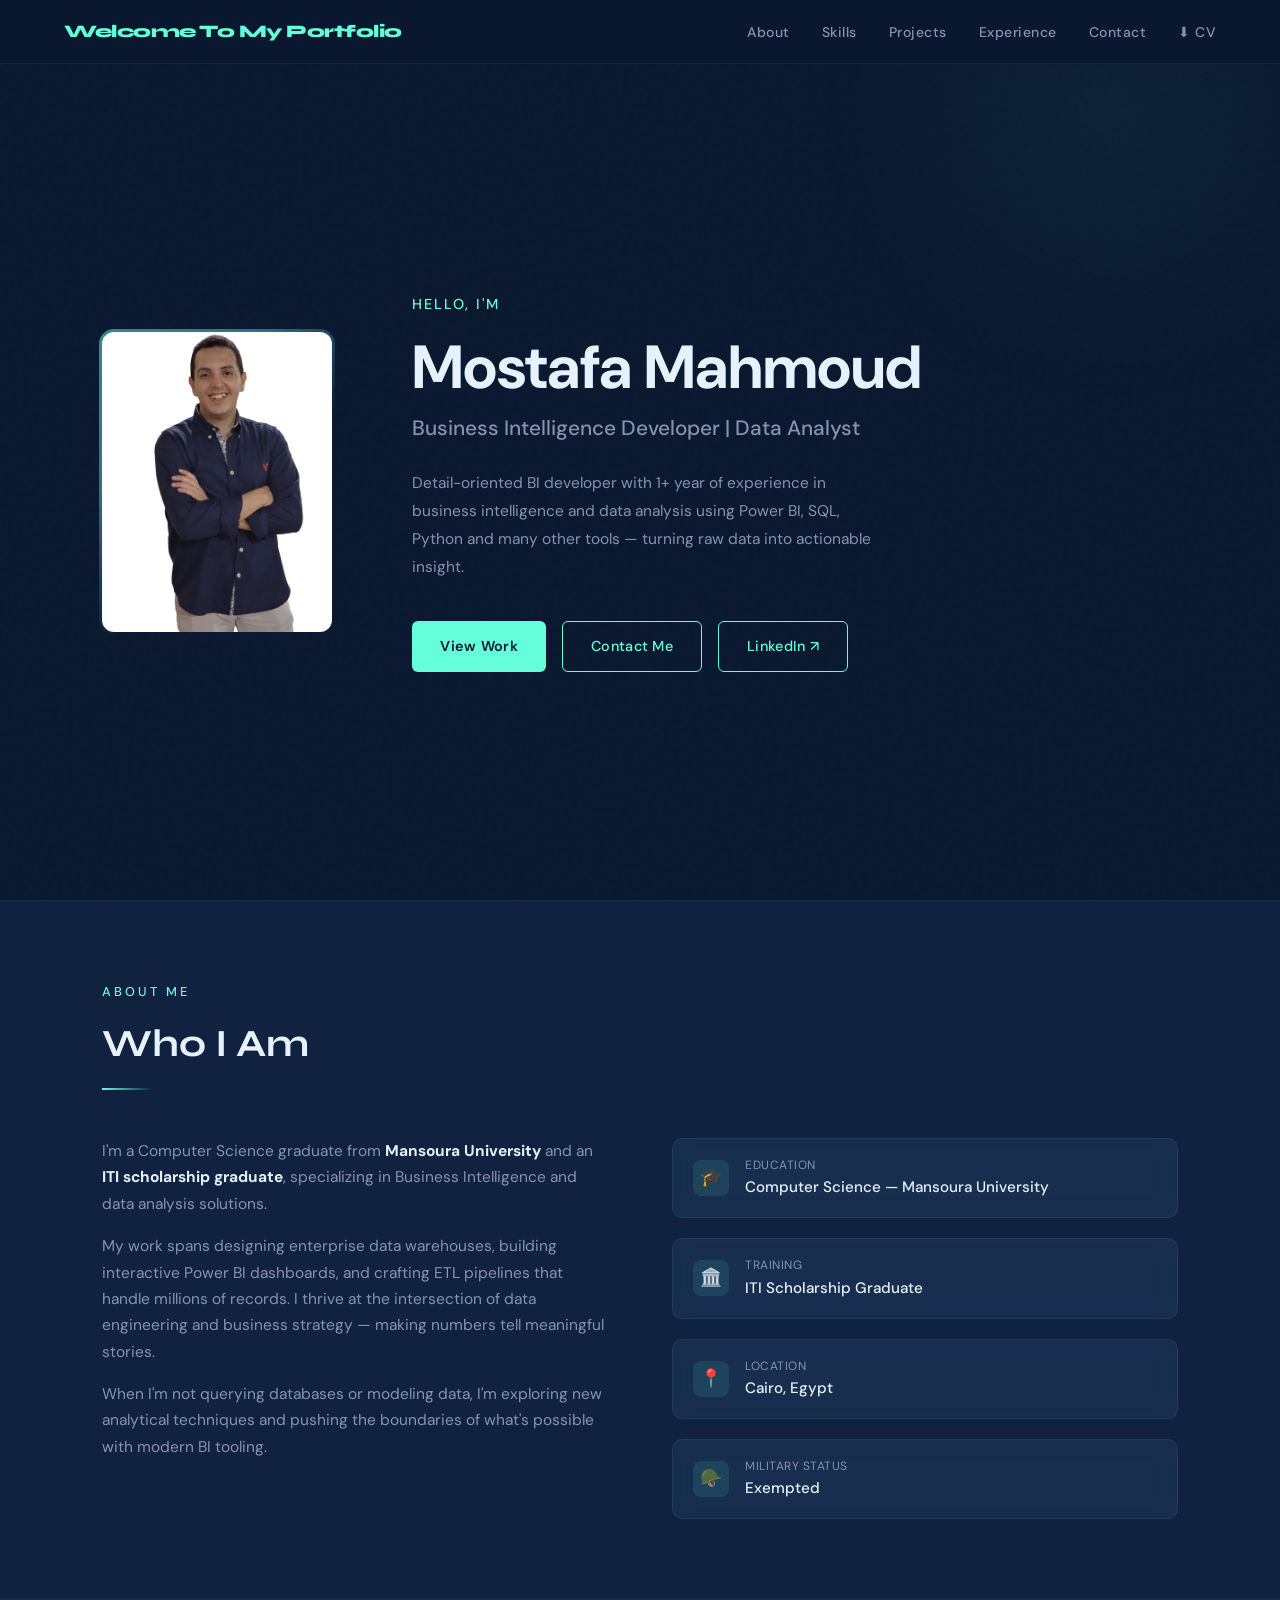
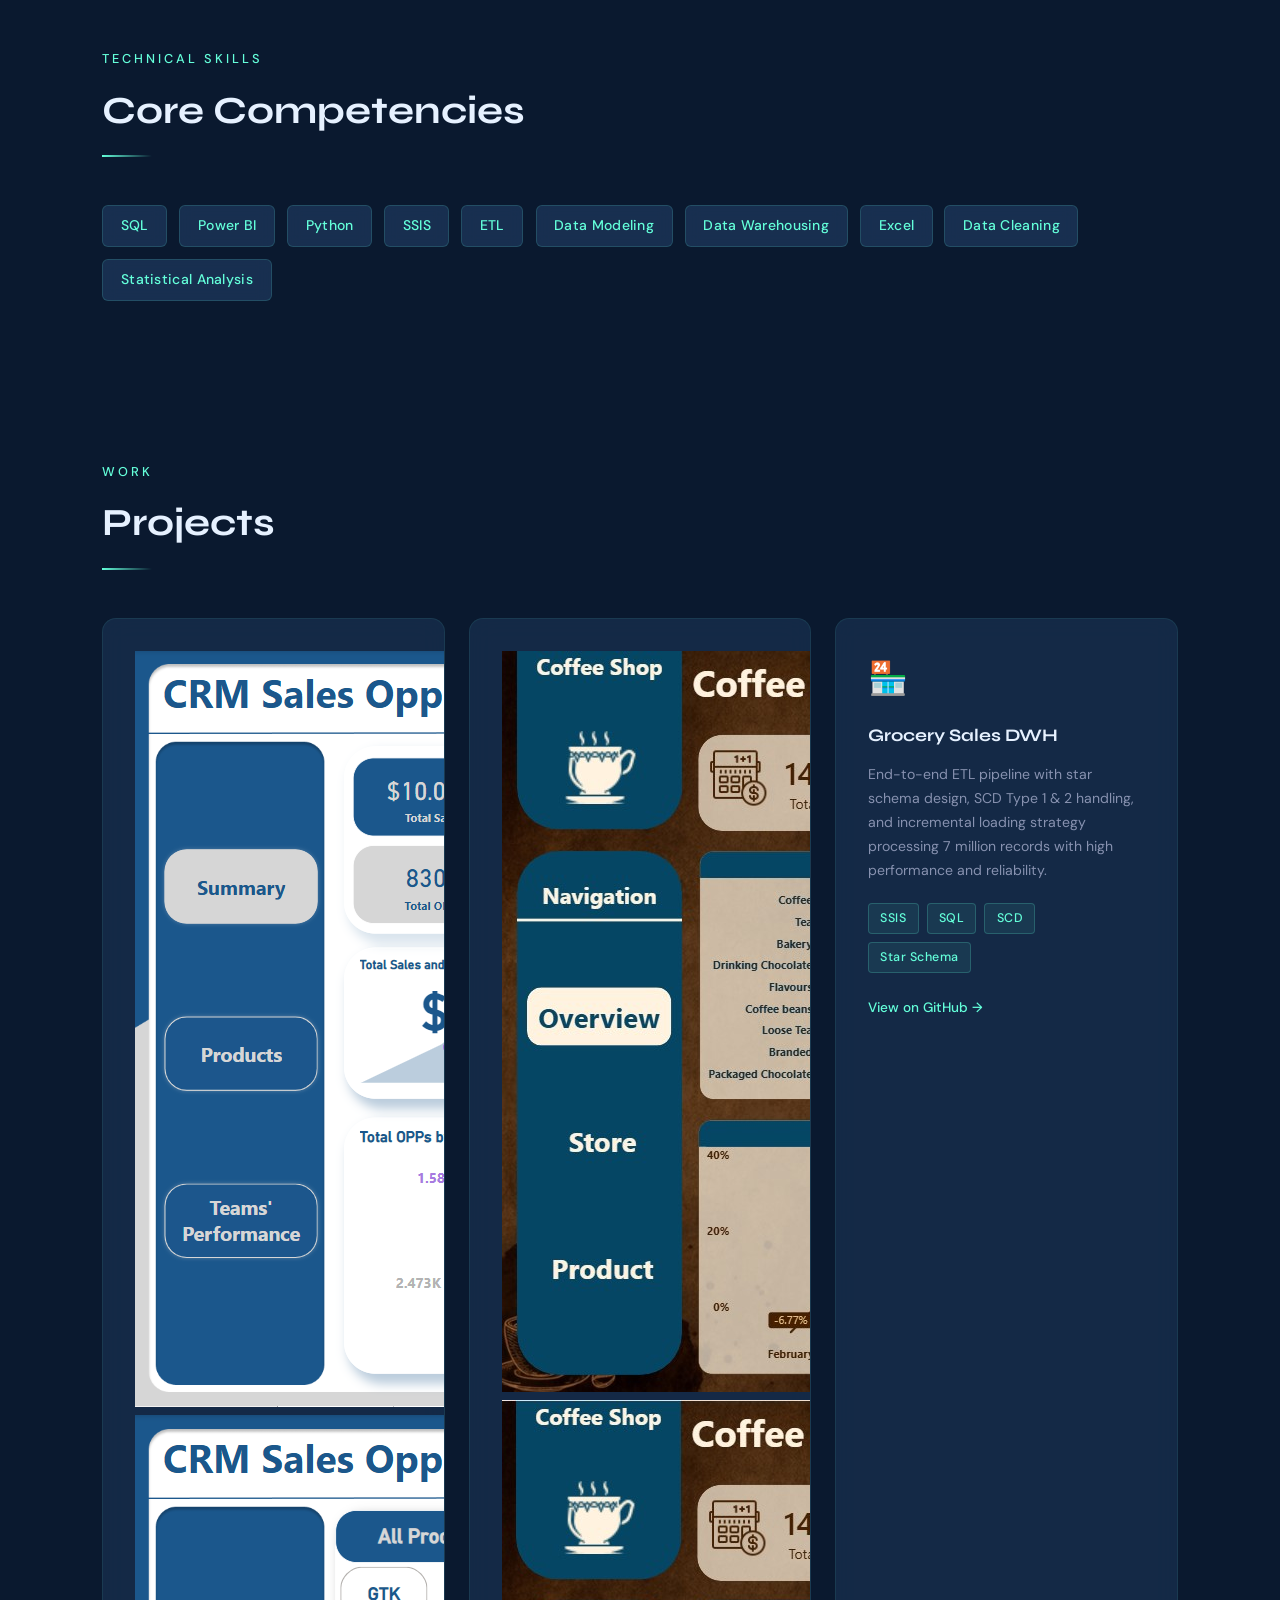
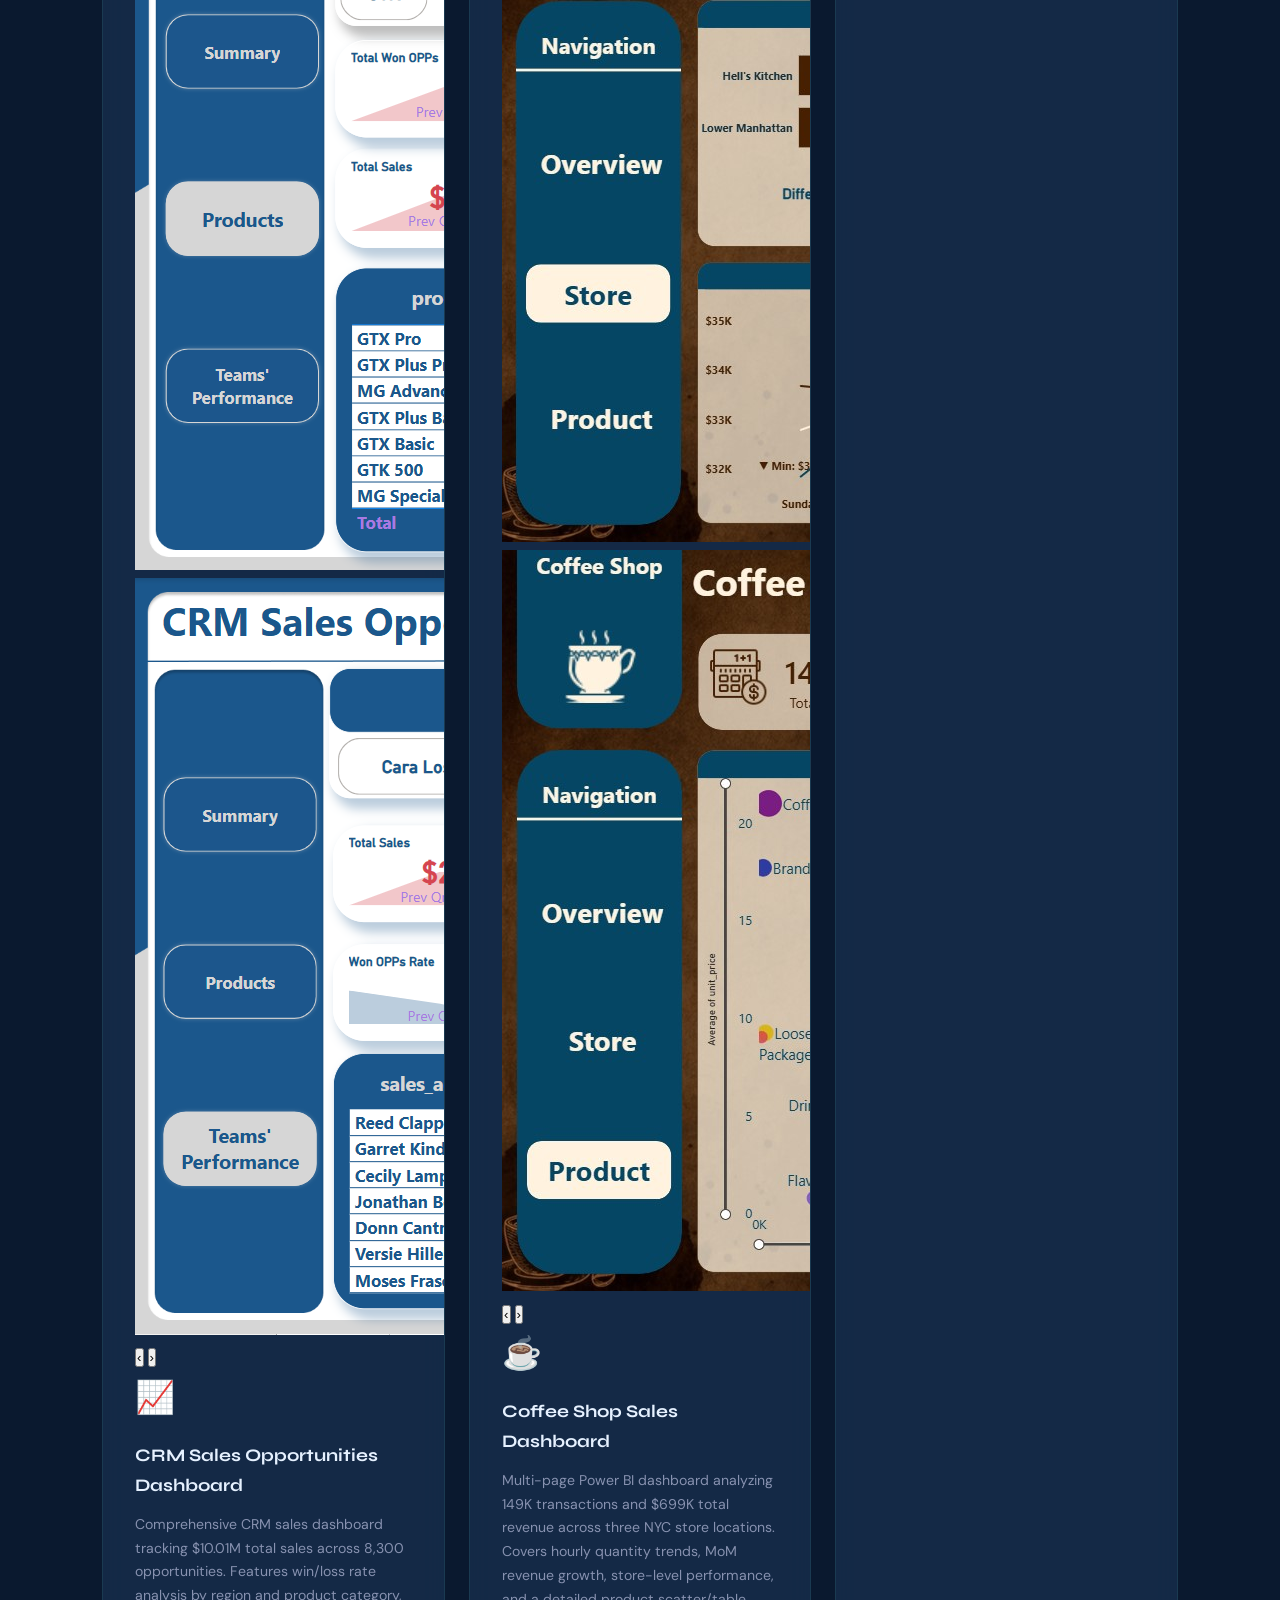
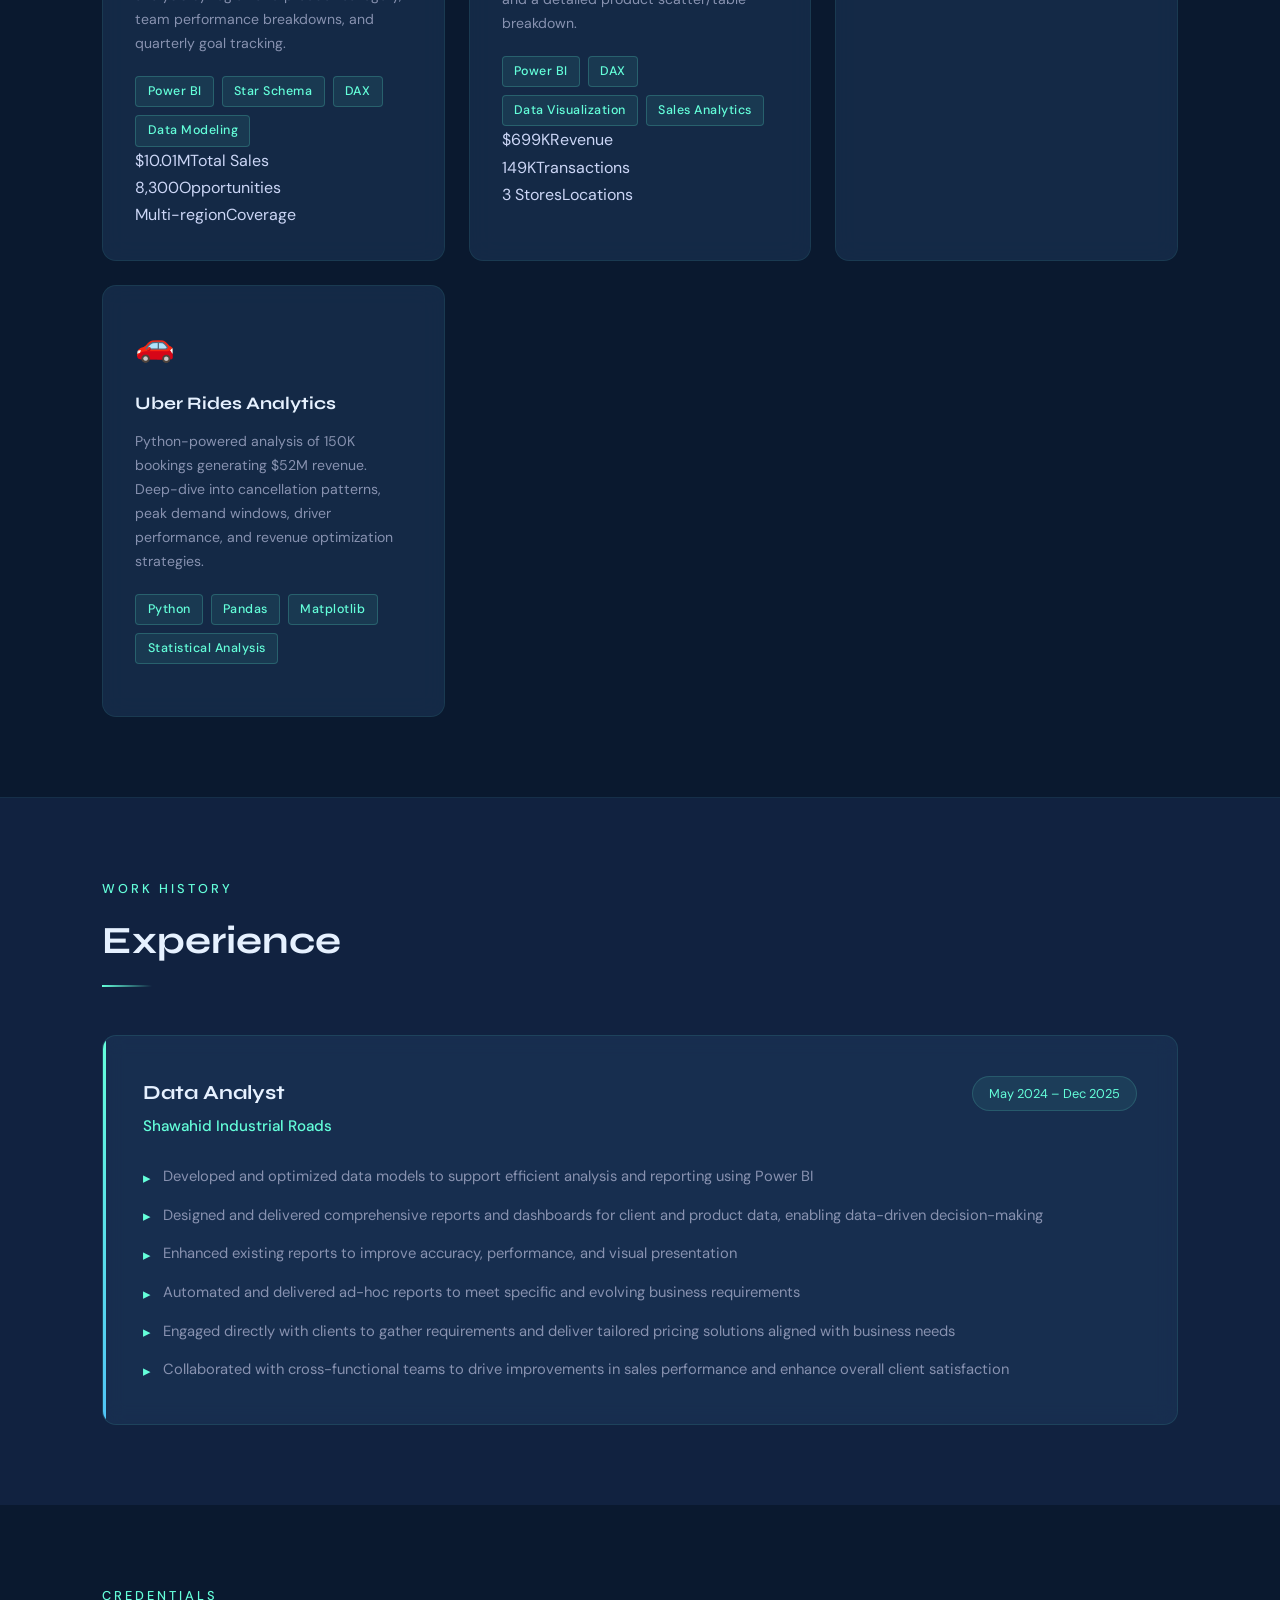
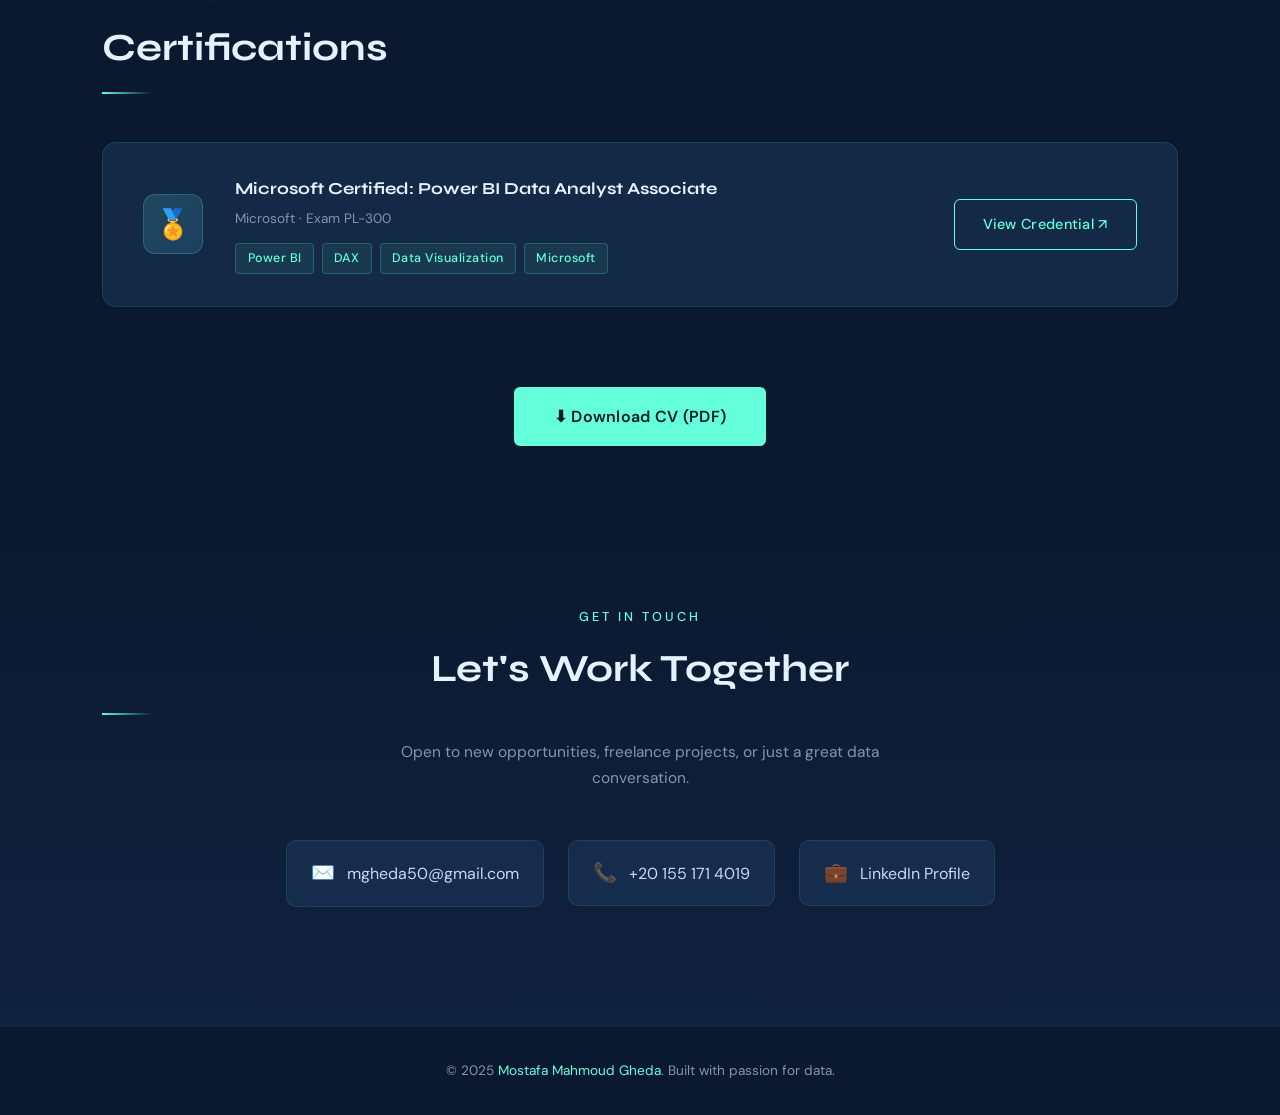
==== index.html @ 615f8960 "Refactor index.html for content and functionality Updated hero name and bio for clarity. Added SSIS " ====
<!DOCTYPE html>
<html lang="en">
<head>
  <meta charset="UTF-8">
  <meta name="viewport" content="width=device-width, initial-scale=1.0">
  <title>Mostafa Mahmoud Gheda — BI Developer & Data Analyst</title>
  <link rel="preconnect" href="https://fonts.googleapis.com">
  <link href="https://fonts.googleapis.com/css2?family=Syne:wght@400;600;700;800&family=DM+Sans:wght@300;400;500&display=swap" rel="stylesheet">
  <link rel="stylesheet" href="style.css">
</head>
<body>

<!-- NAV -->
<nav>
  <div class="nav-logo">Welcome To My Portfolio</div>
  <ul class="nav-links" id="navLinks">
    <li><a href="#about">About</a></li>
    <li><a href="#skills">Skills</a></li>
    <li><a href="#projects">Projects</a></li>
    <li><a href="#experience">Experience</a></li>
    <li><a href="#contact">Contact</a></li>
    <li><a href="MostafaMahmoud_BI_Developer_CV.pdf" download class="nav-cv-btn">⬇ CV</a></li>
  </ul>
  <button class="hamburger" id="hamburger" aria-label="Toggle menu">
    <span></span><span></span><span></span>
  </button>
</nav>

<!-- HERO -->
<section id="hero">
  <div class="hero-image">
    <img src="profile.png" alt="Mostafa Mahmoud Gheda"
         onerror="this.style.background='linear-gradient(135deg,#1E3A5F,#112240)';this.style.width='230px';this.style.height='300px';this.removeAttribute('src')">
  </div>
  <div class="hero-text">
    <p class="hero-greeting">Hello, I'm</p>
    <h1 class="hero-name">Mostafa Mahmoud</h1>
    <p class="hero-title">Business Intelligence Developer | Data Analyst</p>
    <p class="hero-bio">Detail-oriented BI developer with 1+ year of experience in business intelligence and data analysis using Power BI, SQL, Python and many other tools — turning raw data into actionable insight.</p>
    <div class="hero-btns">
      <a href="#projects" class="btn btn-primary">View Work</a>
      <a href="#contact" class="btn btn-outline">Contact Me</a>
      <a href="https://www.linkedin.com/in/mostafa-mahmoud-7176bb226/" target="_blank" class="btn btn-outline">LinkedIn ↗</a>
    </div>
  </div>
</section>

<!-- ABOUT -->
<section id="about">
  <p class="section-label">About Me</p>
  <h2 class="section-title">Who I Am</h2>
  <div class="about-grid fade-in">
    <div class="about-text">
      <p>I'm a Computer Science graduate from <strong style="color:var(--white)">Mansoura University</strong> and an <strong style="color:var(--white)">ITI scholarship graduate</strong>, specializing in Business Intelligence and data analysis solutions.</p>
      <p>My work spans designing enterprise data warehouses, building interactive Power BI dashboards, and crafting ETL pipelines that handle millions of records. I thrive at the intersection of data engineering and business strategy — making numbers tell meaningful stories.</p>
      <p>When I'm not querying databases or modeling data, I'm exploring new analytical techniques and pushing the boundaries of what's possible with modern BI tooling.</p>
    </div>
    <div class="about-details">
      <div class="detail-item">
        <div class="detail-icon">🎓</div>
        <div>
          <div class="detail-label">Education</div>
          <div class="detail-value">Computer Science — Mansoura University</div>
        </div>
      </div>
      <div class="detail-item">
        <div class="detail-icon">🏛️</div>
        <div>
          <div class="detail-label">Training</div>
          <div class="detail-value">ITI Scholarship Graduate</div>
        </div>
      </div>
      <div class="detail-item">
        <div class="detail-icon">📍</div>
        <div>
          <div class="detail-label">Location</div>
          <div class="detail-value">Cairo, Egypt</div>
        </div>
      </div>
      <div class="detail-item">
        <div class="detail-icon">🪖</div>
        <div>
          <div class="detail-label">Military Status</div>
          <div class="detail-value">Exempted</div>
        </div>
      </div>
    </div>
  </div>
</section>

<!-- SKILLS -->
<section id="skills">
  <p class="section-label">Technical Skills</p>
  <h2 class="section-title">Core Competencies</h2>
  <div class="skills-grid fade-in">
    <span class="skill-chip">SQL</span>
    <span class="skill-chip">Power BI</span>
    <span class="skill-chip">Python</span>
    <span class="skill-chip">SSIS</span>
    <span class="skill-chip">ETL</span>
    <span class="skill-chip">Data Modeling</span>
    <span class="skill-chip">Data Warehousing</span>
    <span class="skill-chip">Excel</span>
    <span class="skill-chip">Data Cleaning</span>
    <span class="skill-chip">Statistical Analysis</span>
  </div>
</section>

<!-- PROJECTS (merged) -->
<section id="projects">
  <p class="section-label">Work</p>
  <h2 class="section-title">Projects</h2>
  <div class="projects-grid fade-in">

    <!-- CRM Sales — with swappable images -->
    <div class="project-card project-card--wide">
      <div class="project-img-slider" data-images='["Capture 4.PNG","Capture 5.PNG","Capture 6.PNG"]'>
        <div class="slider-track" onclick="openLightboxFromSlider(this)">
          <img class="slider-img active" src="Capture 4.PNG" alt="CRM Overview"
               onerror="this.closest('.project-img-slider').style.display='none'">
          <img class="slider-img" src="Capture 5.PNG" alt="CRM Store Analysis">
          <img class="slider-img" src="Capture 6.PNG" alt="CRM Product View">
        </div>
        <button class="slider-btn slider-btn--prev" onclick="slideImg(this,-1)" aria-label="Previous">&#8249;</button>
        <button class="slider-btn slider-btn--next" onclick="slideImg(this,1)" aria-label="Next">&#8250;</button>
        <div class="slider-dots">
          <span class="dot active" onclick="goToSlide(this,0)"></span>
          <span class="dot" onclick="goToSlide(this,1)"></span>
          <span class="dot" onclick="goToSlide(this,2)"></span>
        </div>
      </div>
      <div class="project-body">
        <div class="project-icon">📈</div>
        <h3 class="project-name">CRM Sales Opportunities Dashboard</h3>
        <p class="project-desc">Comprehensive CRM sales dashboard tracking $10.01M total sales across 8,300 opportunities. Features win/loss rate analysis by region and product category, team performance breakdowns, and quarterly goal tracking.</p>
        <div class="tech-badges">
          <span class="tech-badge">Power BI</span>
          <span class="tech-badge">Star Schema</span>
          <span class="tech-badge">DAX</span>
          <span class="tech-badge">Data Modeling</span>
        </div>
        <div class="project-metrics">
          <div class="pm-item"><span class="pm-val">$10.01M</span><span class="pm-lbl">Total Sales</span></div>
          <div class="pm-item"><span class="pm-val">8,300</span><span class="pm-lbl">Opportunities</span></div>
          <div class="pm-item"><span class="pm-val">Multi-region</span><span class="pm-lbl">Coverage</span></div>
        </div>
      </div>
    </div>

    <!-- Coffee Shop Sales — with swappable images -->
    <div class="project-card project-card--wide">
      <div class="project-img-slider" data-images='["Coffee sales 1.jpg","Coffee sales2.jpg","Coffee sales 3.jpg"]'>
        <div class="slider-track" onclick="openLightboxFromSlider(this)">
          <img class="slider-img active" src="Coffee sales 1.jpg" alt="Coffee Shop Overview"
               onerror="this.closest('.project-img-slider').style.display='none'">
          <img class="slider-img" src="Coffee sales 2.jpg" alt="Coffee Shop Store View">
          <img class="slider-img" src="Coffee sales 3.jpg" alt="Coffee Shop Product View">
        </div>
        <button class="slider-btn slider-btn--prev" onclick="slideImg(this,-1)" aria-label="Previous">&#8249;</button>
        <button class="slider-btn slider-btn--next" onclick="slideImg(this,1)" aria-label="Next">&#8250;</button>
        <div class="slider-dots">
          <span class="dot active" onclick="goToSlide(this,0)"></span>
          <span class="dot" onclick="goToSlide(this,1)"></span>
          <span class="dot" onclick="goToSlide(this,2)"></span>
        </div>
      </div>
      <div class="project-body">
        <div class="project-icon">☕</div>
        <h3 class="project-name">Coffee Shop Sales Dashboard</h3>
        <p class="project-desc">Multi-page Power BI dashboard analyzing 149K transactions and $699K total revenue across three NYC store locations. Covers hourly quantity trends, MoM revenue growth, store-level performance, and a detailed product scatter/table breakdown.</p>
        <div class="tech-badges">
          <span class="tech-badge">Power BI</span>
          <span class="tech-badge">DAX</span>
          <span class="tech-badge">Data Visualization</span>
          <span class="tech-badge">Sales Analytics</span>
        </div>
        <div class="project-metrics">
          <div class="pm-item"><span class="pm-val">$699K</span><span class="pm-lbl">Revenue</span></div>
          <div class="pm-item"><span class="pm-val">149K</span><span class="pm-lbl">Transactions</span></div>
          <div class="pm-item"><span class="pm-val">3 Stores</span><span class="pm-lbl">Locations</span></div>
        </div>
      </div>
    </div>

    <!-- Grocery Sales DWH -->
    <div class="project-card">
      <div class="project-icon">🏪</div>
      <h3 class="project-name">Grocery Sales DWH</h3>
      <p class="project-desc">End-to-end ETL pipeline with star schema design, SCD Type 1 &amp; 2 handling, and incremental loading strategy processing 7 million records with high performance and reliability.</p>
      <div class="tech-badges" style="margin-bottom:1.25rem">
        <span class="tech-badge">SSIS</span>
        <span class="tech-badge">SQL</span>
        <span class="tech-badge">SCD</span>
        <span class="tech-badge">Star Schema</span>
      </div>
      <a href="https://github.com/MostafaGheda/Grocery-Sales-Pipeline" target="_blank" class="project-link">View on GitHub →</a>
    </div>

    <!-- Uber Rides -->
    <div class="project-card">
      <div class="project-icon">🚗</div>
      <h3 class="project-name">Uber Rides Analytics</h3>
      <p class="project-desc">Python-powered analysis of 150K bookings generating $52M revenue. Deep-dive into cancellation patterns, peak demand windows, driver performance, and revenue optimization strategies.</p>
      <div class="tech-badges" style="margin-bottom:1.25rem">
        <span class="tech-badge">Python</span>
        <span class="tech-badge">Pandas</span>
        <span class="tech-badge">Matplotlib</span>
        <span class="tech-badge">Statistical Analysis</span>
      </div>
    </div>

  </div>
</section>

<!-- EXPERIENCE -->
<section id="experience">
  <p class="section-label">Work History</p>
  <h2 class="section-title">Experience</h2>
  <div class="exp-card fade-in">
    <div class="exp-header">
      <div>
        <div class="exp-role">Data Analyst</div>
        <div class="exp-company">Shawahid Industrial Roads</div>
      </div>
      <div class="exp-period">May 2024 – Dec 2025</div>
    </div>
    <ul class="exp-tasks">
      <li>Developed and optimized data models to support efficient analysis and reporting using Power BI</li>
      <li>Designed and delivered comprehensive reports and dashboards for client and product data, enabling data-driven decision-making</li>
      <li>Enhanced existing reports to improve accuracy, performance, and visual presentation</li>
      <li>Automated and delivered ad-hoc reports to meet specific and evolving business requirements</li>
      <li>Engaged directly with clients to gather requirements and deliver tailored pricing solutions aligned with business needs</li>
      <li>Collaborated with cross-functional teams to drive improvements in sales performance and enhance overall client satisfaction</li>
    </ul>
  </div>
</section>

<!-- CERTIFICATIONS -->
<section id="certifications">
  <p class="section-label">Credentials</p>
  <h2 class="section-title">Certifications</h2>
  <div class="cert-card fade-in">
    <div class="cert-icon">🏅</div>
    <div class="cert-info">
      <div class="cert-name">Microsoft Certified: Power BI Data Analyst Associate</div>
      <div class="cert-issuer">Microsoft · Exam PL-300</div>
      <div class="tech-badges">
        <span class="tech-badge">Power BI</span>
        <span class="tech-badge">DAX</span>
        <span class="tech-badge">Data Visualization</span>
        <span class="tech-badge">Microsoft</span>
      </div>
    </div>
    <a href="https://learn.microsoft.com/en-us/users/mostafagheda-4404/credentials/8790074995eaa2e9"
       target="_blank" class="btn btn-outline">View Credential ↗</a>
  </div>
</section>

<!-- CV DOWNLOAD -->
<section id="cv" style="padding-top:0; text-align:center">
  <a href="MostafaMahmoud_BI_Developer_CV.pdf" download
     class="btn btn-primary"
     style="font-size:1rem; padding:1rem 2.5rem; display:inline-flex; gap:0.6rem; align-items:center">
    ⬇ Download CV (PDF)
  </a>
</section>

<!-- CONTACT -->
<section id="contact">
  <p class="section-label">Get In Touch</p>
  <h2 class="section-title" style="text-align:center; margin-left:auto; margin-right:auto">Let's Work Together</h2>
  <p class="contact-subtitle">Open to new opportunities, freelance projects, or just a great data conversation.</p>
  <div class="contact-grid fade-in">
    <a href="mailto:mgheda50@gmail.com" class="contact-item">
      <span class="contact-item-icon">✉️</span>
      <span>mgheda50@gmail.com</span>
    </a>
    <a href="tel:+201551714019" class="contact-item">
      <span class="contact-item-icon">📞</span>
      <span>+20 155 171 4019</span>
    </a>
    <a href="https://www.linkedin.com/in/mostafa-mahmoud-7176bb226/" target="_blank" class="contact-item">
      <span class="contact-item-icon">💼</span>
      <span>LinkedIn Profile</span>
    </a>
  </div>
</section>

<!-- FOOTER -->
<footer>
  <p>&copy; 2025 <span>Mostafa Mahmoud Gheda</span>. Built with passion for data.</p>
</footer>

<!-- LIGHTBOX -->
<div class="lightbox" id="lightbox" onclick="closeLightbox(event)">
  <button class="lightbox-close" onclick="closeLightboxBtn()" aria-label="Close">✕</button>
  <button class="lightbox-nav lightbox-nav--prev" onclick="lightboxNav(-1)" aria-label="Previous">&#8249;</button>
  <div class="lightbox-inner">
    <img id="lightboxImg" src="" alt="Dashboard preview">
    <div class="lightbox-dots" id="lightboxDots"></div>
  </div>
  <button class="lightbox-nav lightbox-nav--next" onclick="lightboxNav(1)" aria-label="Next">&#8250;</button>
</div>

<script src="script.js"></script>
</body>
</html>
---- style.css ----
:root {
  --bg: #0A192F;
  --bg2: #112240;
  --accent: #64FFDA;
  --accent2: #4FC3F7;
  --text: #CCD6F6;
  --text-dim: #8892B0;
  --card: #1E3A5F;
  --card-hover: #243F6A;
  --white: #E6F1FF;
  --font-head: 'Syne', sans-serif;
  --font-body: 'DM Sans', sans-serif;
}

*, *::before, *::after { box-sizing: border-box; margin: 0; padding: 0; }

html { scroll-behavior: smooth; }

body {
  background: var(--bg);
  color: var(--text);
  font-family: var(--font-body);
  font-size: 16px;
  line-height: 1.7;
  overflow-x: hidden;
}

/* ─── NOISE OVERLAY ─────────────────────────────────── */
body::before {
  content: '';
  position: fixed;
  inset: 0;
  background-image: url("data:image/svg+xml,%3Csvg viewBox='0 0 200 200' xmlns='http://www.w3.org/2000/svg'%3E%3Cfilter id='n'%3E%3CfeTurbulence type='fractalNoise' baseFrequency='0.9' numOctaves='4' stitchTiles='stitch'/%3E%3C/filter%3E%3Crect width='100%25' height='100%25' filter='url(%23n)' opacity='0.03'/%3E%3C/svg%3E");
  pointer-events: none;
  z-index: 0;
  opacity: 0.4;
}

/* ─── NAV ────────────────────────────────────────────── */
nav {
  position: sticky;
  top: 0;
  z-index: 100;
  background: rgba(10,25,47,0.85);
  backdrop-filter: blur(20px);
  border-bottom: 1px solid rgba(100,255,218,0.08);
  padding: 0 5%;
  display: flex;
  justify-content: space-between;
  align-items: center;
  height: 64px;
}

.nav-logo {
  font-family: var(--font-head);
  font-weight: 800;
  font-size: 1.1rem;
  color: var(--accent);
  letter-spacing: -0.5px;
}

.nav-links {
  display: flex;
  gap: 2rem;
  list-style: none;
}

.nav-links a {
  color: var(--text-dim);
  text-decoration: none;
  font-size: 0.875rem;
  font-weight: 500;
  letter-spacing: 0.5px;
  transition: color 0.2s;
  position: relative;
}

.nav-links a::after {
  content: '';
  position: absolute;
  bottom: -3px;
  left: 0;
  width: 0;
  height: 1px;
  background: var(--accent);
  transition: width 0.3s;
}

.nav-links a:hover { color: var(--accent); }
.nav-links a:hover::after { width: 100%; }

/* ─── SECTION BASE ───────────────────────────────────── */
section {
  position: relative;
  z-index: 1;
  padding: 5rem 8%;
}

.section-label {
  font-size: 0.8rem;
  letter-spacing: 3px;
  text-transform: uppercase;
  color: var(--accent);
  font-family: var(--font-body);
  font-weight: 500;
  margin-bottom: 0.5rem;
}

.section-title {
  font-family: var(--font-head);
  font-size: clamp(1.8rem, 3vw, 2.5rem);
  font-weight: 700;
  color: var(--white);
  margin-bottom: 3rem;
  position: relative;
}

.section-title::after {
  content: '';
  display: block;
  width: 50px;
  height: 2px;
  background: linear-gradient(90deg, var(--accent), transparent);
  margin-top: 0.75rem;
}

/* ─── HERO ───────────────────────────────────────────── */
#hero {
  min-height: calc(100vh - 64px);
  display: flex;
  align-items: center;
  padding: 4rem 8%;
  gap: 5rem;
  position: relative;
  overflow: hidden;
}

#hero::before {
  content: '';
  position: absolute;
  top: -30%;
  right: -10%;
  width: 600px;
  height: 600px;
  background: radial-gradient(circle, rgba(100,255,218,0.04) 0%, transparent 70%);
  pointer-events: none;
}

.hero-image {
  flex-shrink: 0;
  position: relative;
}

.hero-image::before {
  content: '';
  position: absolute;
  inset: -3px;
  border-radius: 15px;
  background: linear-gradient(135deg, var(--accent), var(--accent2), transparent 60%);
  z-index: -1;
  opacity: 0.5;
}

.hero-image img {
  width: 230px;
  height: 300px;
  object-fit: cover;
  border-radius: 12px;
  display: block;
  filter: grayscale(20%) contrast(1.05);
  transition: filter 0.4s;
}

.hero-image:hover img { filter: grayscale(0%) contrast(1.1); }

.hero-text { flex: 1; }

.hero-greeting {
  font-size: 0.9rem;
  color: var(--accent);
  letter-spacing: 2px;
  text-transform: uppercase;
  font-weight: 500;
  margin-bottom: 1rem;
  animation: fadeUp 0.6s ease both;
}

.hero-name {
  font-family: var(--font-body);
  font-size: clamp(2.2rem, 5vw, 3.8rem);
  font-weight: 700;
  color: var(--white);
  line-height: 1.15;
  margin-bottom: 0.5rem;
  animation: fadeUp 0.6s ease 0.1s both;
}

.hero-title {
  font-family: var(--font-body);
  font-size: clamp(1rem, 2vw, 1.3rem);
  font-weight: 500;
  color: var(--text-dim);
  margin-bottom: 1.5rem;
  animation: fadeUp 0.6s ease 0.2s both;
}

.hero-bio {
  font-size: 0.97rem;
  color: var(--text-dim);
  max-width: 480px;
  margin-bottom: 2.5rem;
  line-height: 1.8;
  animation: fadeUp 0.6s ease 0.3s both;
}

.hero-btns {
  display: flex;
  gap: 1rem;
  flex-wrap: wrap;
  animation: fadeUp 0.6s ease 0.4s both;
}

.btn {
  display: inline-flex;
  align-items: center;
  gap: 0.5rem;
  padding: 0.75rem 1.75rem;
  border-radius: 6px;
  font-family: var(--font-body);
  font-size: 0.9rem;
  font-weight: 500;
  text-decoration: none;
  cursor: pointer;
  transition: all 0.25s;
  border: none;
  letter-spacing: 0.3px;
}

.btn-primary {
  background: var(--accent);
  color: var(--bg);
  font-weight: 600;
}

.btn-primary:hover {
  background: #4de6c5;
  transform: translateY(-2px);
  box-shadow: 0 8px 30px rgba(100,255,218,0.25);
}

.btn-outline {
  background: transparent;
  color: var(--accent);
  border: 1px solid var(--accent);
}

.btn-outline:hover {
  background: rgba(100,255,218,0.08);
  transform: translateY(-2px);
}

/* ─── ABOUT ──────────────────────────────────────────── */
#about {
  background: var(--bg2);
  border-top: 1px solid rgba(100,255,218,0.06);
  border-bottom: 1px solid rgba(100,255,218,0.06);
}

.about-grid {
  display: grid;
  grid-template-columns: 1fr 1fr;
  gap: 4rem;
  align-items: start;
}

.about-text p {
  color: var(--text-dim);
  margin-bottom: 1rem;
  font-size: 0.97rem;
}

.about-details {
  display: flex;
  flex-direction: column;
  gap: 1.25rem;
}

.detail-item {
  display: flex;
  align-items: center;
  gap: 1rem;
  background: rgba(30,58,95,0.5);
  border: 1px solid rgba(100,255,218,0.08);
  border-radius: 10px;
  padding: 1rem 1.25rem;
  backdrop-filter: blur(10px);
}

.detail-icon {
  width: 36px;
  height: 36px;
  border-radius: 8px;
  background: rgba(100,255,218,0.1);
  display: flex;
  align-items: center;
  justify-content: center;
  font-size: 1.1rem;
  flex-shrink: 0;
}

.detail-label {
  font-size: 0.75rem;
  color: var(--text-dim);
  letter-spacing: 0.5px;
  text-transform: uppercase;
}

.detail-value {
  font-size: 0.95rem;
  color: var(--white);
  font-weight: 500;
}

/* ─── SKILLS ─────────────────────────────────────────── */
#skills { padding-top: 3rem; }

.skills-grid {
  display: flex;
  flex-wrap: wrap;
  gap: 0.75rem;
}

.skill-chip {
  background: rgba(30,58,95,0.7);
  border: 1px solid rgba(100,255,218,0.15);
  color: var(--accent);
  border-radius: 6px;
  padding: 0.5rem 1.1rem;
  font-size: 0.875rem;
  font-weight: 500;
  font-family: var(--font-body);
  letter-spacing: 0.3px;
  transition: all 0.25s;
  backdrop-filter: blur(8px);
}

.skill-chip:hover {
  background: rgba(100,255,218,0.1);
  border-color: var(--accent);
  transform: translateY(-2px);
  box-shadow: 0 4px 15px rgba(100,255,218,0.15);
}

/* ─── POWER BI PROJECTS ──────────────────────────────── */
#powerbi { background: var(--bg2); border-top: 1px solid rgba(100,255,218,0.06); }

.powerbi-card {
  background: rgba(30,58,95,0.5);
  border: 1px solid rgba(100,255,218,0.08);
  border-radius: 16px;
  overflow: hidden;
  backdrop-filter: blur(10px);
}

.powerbi-images {
  display: grid;
  grid-template-columns: repeat(3, 1fr);
  gap: 1rem;
  padding: 1.25rem;
}

.powerbi-img-wrap {
  position: relative;
  overflow: hidden;
  cursor: pointer;
  aspect-ratio: 16/10;
  border-radius: 10px;
  border: 1px solid rgba(100,255,218,0.18);
  box-shadow: 0 4px 18px rgba(0,0,0,0.35);
}

.powerbi-img-wrap img {
  width: 100%;
  height: 100%;
  object-fit: cover;
  transition: transform 0.4s ease;
  display: block;
  border-radius: 10px;
}

.powerbi-img-wrap::after {
  content: '🔍';
  position: absolute;
  inset: 0;
  background: rgba(10,25,47,0.6);
  display: flex;
  align-items: center;
  justify-content: center;
  font-size: 1.5rem;
  opacity: 0;
  transition: opacity 0.3s;
  border-radius: 10px;
}

.powerbi-img-wrap:hover img { transform: scale(1.05); }
.powerbi-img-wrap:hover::after { opacity: 1; }
.powerbi-img-wrap:hover { border-color: rgba(100,255,218,0.45); box-shadow: 0 6px 28px rgba(100,255,218,0.12); }

.powerbi-info {
  padding: 2rem 2.5rem;
  display: grid;
  grid-template-columns: 1fr auto;
  gap: 2rem;
  align-items: start;
}

.powerbi-title {
  font-family: var(--font-head);
  font-size: 1.3rem;
  font-weight: 700;
  color: var(--white);
  margin-bottom: 0.75rem;
}

.powerbi-desc {
  color: var(--text-dim);
  font-size: 0.92rem;
  line-height: 1.7;
  margin-bottom: 1rem;
}

.tech-badges {
  display: flex;
  flex-wrap: wrap;
  gap: 0.5rem;
}

.tech-badge {
  background: rgba(100,255,218,0.08);
  border: 1px solid rgba(100,255,218,0.2);
  color: var(--accent);
  border-radius: 4px;
  padding: 0.25rem 0.7rem;
  font-size: 0.78rem;
  font-weight: 500;
  letter-spacing: 0.5px;
}

.powerbi-metrics {
  display: flex;
  flex-direction: column;
  gap: 1rem;
  min-width: 180px;
}

.metric-item {
  text-align: center;
  background: rgba(10,25,47,0.5);
  border: 1px solid rgba(100,255,218,0.1);
  border-radius: 10px;
  padding: 1rem;
}

.metric-value {
  font-family: var(--font-head);
  font-size: 1.3rem;
  font-weight: 800;
  color: var(--accent);
  display: block;
}

.metric-label {
  font-size: 0.75rem;
  color: var(--text-dim);
  letter-spacing: 0.5px;
}

/* ─── OTHER PROJECTS ─────────────────────────────────── */
#projects .projects-grid {
  display: grid;
  grid-template-columns: repeat(auto-fit, minmax(280px, 1fr));
  gap: 1.5rem;
}

.project-card {
  background: rgba(30,58,95,0.5);
  border: 1px solid rgba(100,255,218,0.08);
  border-radius: 14px;
  padding: 2rem;
  backdrop-filter: blur(12px);
  transition: all 0.3s;
  position: relative;
  overflow: hidden;
}

.project-card::before {
  content: '';
  position: absolute;
  top: 0;
  left: 0;
  width: 100%;
  height: 2px;
  background: linear-gradient(90deg, var(--accent), transparent);
  transform: scaleX(0);
  transform-origin: left;
  transition: transform 0.4s;
}

.project-card:hover {
  border-color: rgba(100,255,218,0.2);
  transform: translateY(-5px);
  box-shadow: 0 20px 50px rgba(0,0,0,0.3);
}

.project-card:hover::before { transform: scaleX(1); }

.project-icon {
  font-size: 2rem;
  margin-bottom: 1rem;
}

.project-name {
  font-family: var(--font-head);
  font-size: 1.1rem;
  font-weight: 700;
  color: var(--white);
  margin-bottom: 0.75rem;
}

.project-desc {
  color: var(--text-dim);
  font-size: 0.88rem;
  line-height: 1.7;
  margin-bottom: 1.25rem;
}

.project-link {
  display: inline-flex;
  align-items: center;
  gap: 0.4rem;
  color: var(--accent);
  text-decoration: none;
  font-size: 0.85rem;
  font-weight: 500;
  transition: gap 0.2s;
}

.project-link:hover { gap: 0.7rem; }

/* ─── EXPERIENCE ─────────────────────────────────────── */
#experience { background: var(--bg2); border-top: 1px solid rgba(100,255,218,0.06); }

.exp-card {
  background: rgba(30,58,95,0.5);
  border: 1px solid rgba(100,255,218,0.1);
  border-radius: 14px;
  padding: 2.5rem;
  backdrop-filter: blur(10px);
  position: relative;
  overflow: hidden;
}

.exp-card::before {
  content: '';
  position: absolute;
  left: 0;
  top: 0;
  bottom: 0;
  width: 3px;
  background: linear-gradient(180deg, var(--accent), var(--accent2));
  border-radius: 0 2px 2px 0;
}

.exp-header {
  display: flex;
  justify-content: space-between;
  align-items: flex-start;
  flex-wrap: wrap;
  gap: 1rem;
  margin-bottom: 1.5rem;
}

.exp-role {
  font-family: var(--font-head);
  font-size: 1.25rem;
  font-weight: 700;
  color: var(--white);
}

.exp-company {
  font-size: 0.95rem;
  color: var(--accent);
  font-weight: 500;
  margin-top: 0.25rem;
}

.exp-period {
  background: rgba(100,255,218,0.08);
  border: 1px solid rgba(100,255,218,0.15);
  border-radius: 20px;
  padding: 0.35rem 1rem;
  font-size: 0.8rem;
  color: var(--accent);
  white-space: nowrap;
}

.exp-tasks {
  list-style: none;
  display: flex;
  flex-direction: column;
  gap: 0.75rem;
}

.exp-tasks li {
  display: flex;
  gap: 0.75rem;
  color: var(--text-dim);
  font-size: 0.92rem;
}

.exp-tasks li::before {
  content: '▸';
  color: var(--accent);
  flex-shrink: 0;
  margin-top: 0.1rem;
}

/* ─── CERTIFICATIONS ─────────────────────────────────── */
.cert-card {
  background: rgba(30,58,95,0.5);
  border: 1px solid rgba(100,255,218,0.1);
  border-radius: 14px;
  padding: 2rem 2.5rem;
  backdrop-filter: blur(10px);
  display: flex;
  align-items: center;
  gap: 2rem;
  flex-wrap: wrap;
  transition: all 0.3s;
}

.cert-card:hover {
  border-color: rgba(100,255,218,0.25);
  box-shadow: 0 10px 40px rgba(0,0,0,0.2);
}

.cert-icon {
  width: 60px;
  height: 60px;
  border-radius: 12px;
  background: linear-gradient(135deg, rgba(100,255,218,0.15), rgba(79,195,247,0.15));
  border: 1px solid rgba(100,255,218,0.2);
  display: flex;
  align-items: center;
  justify-content: center;
  font-size: 1.8rem;
  flex-shrink: 0;
}

.cert-info { flex: 1; }

.cert-name {
  font-family: var(--font-head);
  font-size: 1.05rem;
  font-weight: 700;
  color: var(--white);
  margin-bottom: 0.25rem;
}

.cert-issuer {
  font-size: 0.85rem;
  color: var(--text-dim);
  margin-bottom: 0.75rem;
}

/* ─── CONTACT ────────────────────────────────────────── */
#contact {
  text-align: center;
  background: linear-gradient(180deg, var(--bg) 0%, var(--bg2) 100%);
}

.contact-subtitle {
  color: var(--text-dim);
  font-size: 0.97rem;
  max-width: 500px;
  margin: -1.5rem auto 3rem;
}

.contact-grid {
  display: flex;
  justify-content: center;
  gap: 1.5rem;
  flex-wrap: wrap;
  margin-bottom: 2.5rem;
}

.contact-item {
  display: flex;
  align-items: center;
  gap: 0.75rem;
  background: rgba(30,58,95,0.5);
  border: 1px solid rgba(100,255,218,0.1);
  border-radius: 10px;
  padding: 1rem 1.5rem;
  backdrop-filter: blur(10px);
  text-decoration: none;
  color: var(--text);
  transition: all 0.3s;
}

.contact-item:hover {
  border-color: var(--accent);
  color: var(--accent);
  transform: translateY(-3px);
  box-shadow: 0 8px 25px rgba(0,0,0,0.2);
}

.contact-item-icon { font-size: 1.2rem; }

/* ─── LIGHTBOX ───────────────────────────────────────── */
.lightbox {
  display: none;
  position: fixed;
  inset: 0;
  background: rgba(0,0,0,0.92);
  z-index: 1000;
  align-items: center;
  justify-content: center;
  padding: 2rem;
  backdrop-filter: blur(10px);
}

.lightbox.open { display: flex; }

.lightbox img {
  max-width: 90vw;
  max-height: 85vh;
  border-radius: 10px;
  box-shadow: 0 0 80px rgba(0,0,0,0.5);
  object-fit: contain;
}

.lightbox-close {
  position: absolute;
  top: 1.5rem;
  right: 1.5rem;
  background: none;
  border: none;
  color: var(--text);
  font-size: 2rem;
  cursor: pointer;
  transition: color 0.2s;
}

.lightbox-close:hover { color: var(--accent); }

/* ─── FOOTER ─────────────────────────────────────────── */
footer {
  text-align: center;
  padding: 2rem 8%;
  border-top: 1px solid rgba(100,255,218,0.06);
  color: var(--text-dim);
  font-size: 0.85rem;
}

footer span { color: var(--accent); }

/* ─── ANIMATIONS ─────────────────────────────────────── */
@keyframes fadeUp {
  from { opacity: 0; transform: translateY(20px); }
  to   { opacity: 1; transform: translateY(0); }
}

.fade-in {
  opacity: 0;
  transform: translateY(30px);
  transition: opacity 0.6s ease, transform 0.6s ease;
}

.fade-in.visible {
  opacity: 1;
  transform: translateY(0);
}

/* ─── HAMBURGER ──────────────────────────────────────── */
.hamburger {
  display: none;
  flex-direction: column;
  gap: 5px;
  cursor: pointer;
  background: none;
  border: none;
  padding: 4px;
}

.hamburger span {
  display: block;
  width: 24px;
  height: 2px;
  background: var(--accent);
  transition: all 0.3s;
  border-radius: 2px;
}

/* ─── RESPONSIVE ─────────────────────────────────────── */
@media (max-width: 900px) {
  section { padding: 3.5rem 6%; }

  #hero {
    flex-direction: column-reverse;
    text-align: center;
    gap: 2.5rem;
    padding: 3rem 6%;
  }

  .hero-btns { justify-content: center; }
  .hero-bio { margin: 0 auto 2.5rem; }

  .about-grid { grid-template-columns: 1fr; gap: 2rem; }

  .powerbi-images { grid-template-columns: 1fr 1fr; gap: 0.75rem; padding: 0.75rem; }
  .powerbi-info { grid-template-columns: 1fr; }
  .powerbi-metrics { flex-direction: row; flex-wrap: wrap; }

  nav { padding: 0 6%; }
  .nav-links { display: none; }
  .hamburger { display: flex; }
  .nav-links.open {
    display: flex;
    flex-direction: column;
    position: absolute;
    top: 64px;
    left: 0;
    right: 0;
    background: rgba(10,25,47,0.98);
    padding: 1.5rem 6%;
    border-bottom: 1px solid rgba(100,255,218,0.1);
    gap: 1.25rem;
  }
}

@media (max-width: 560px) {
  .powerbi-images { grid-template-columns: 1fr; gap: 0.75rem; padding: 0.75rem; }
  .projects-grid { grid-template-columns: 1fr; }
}
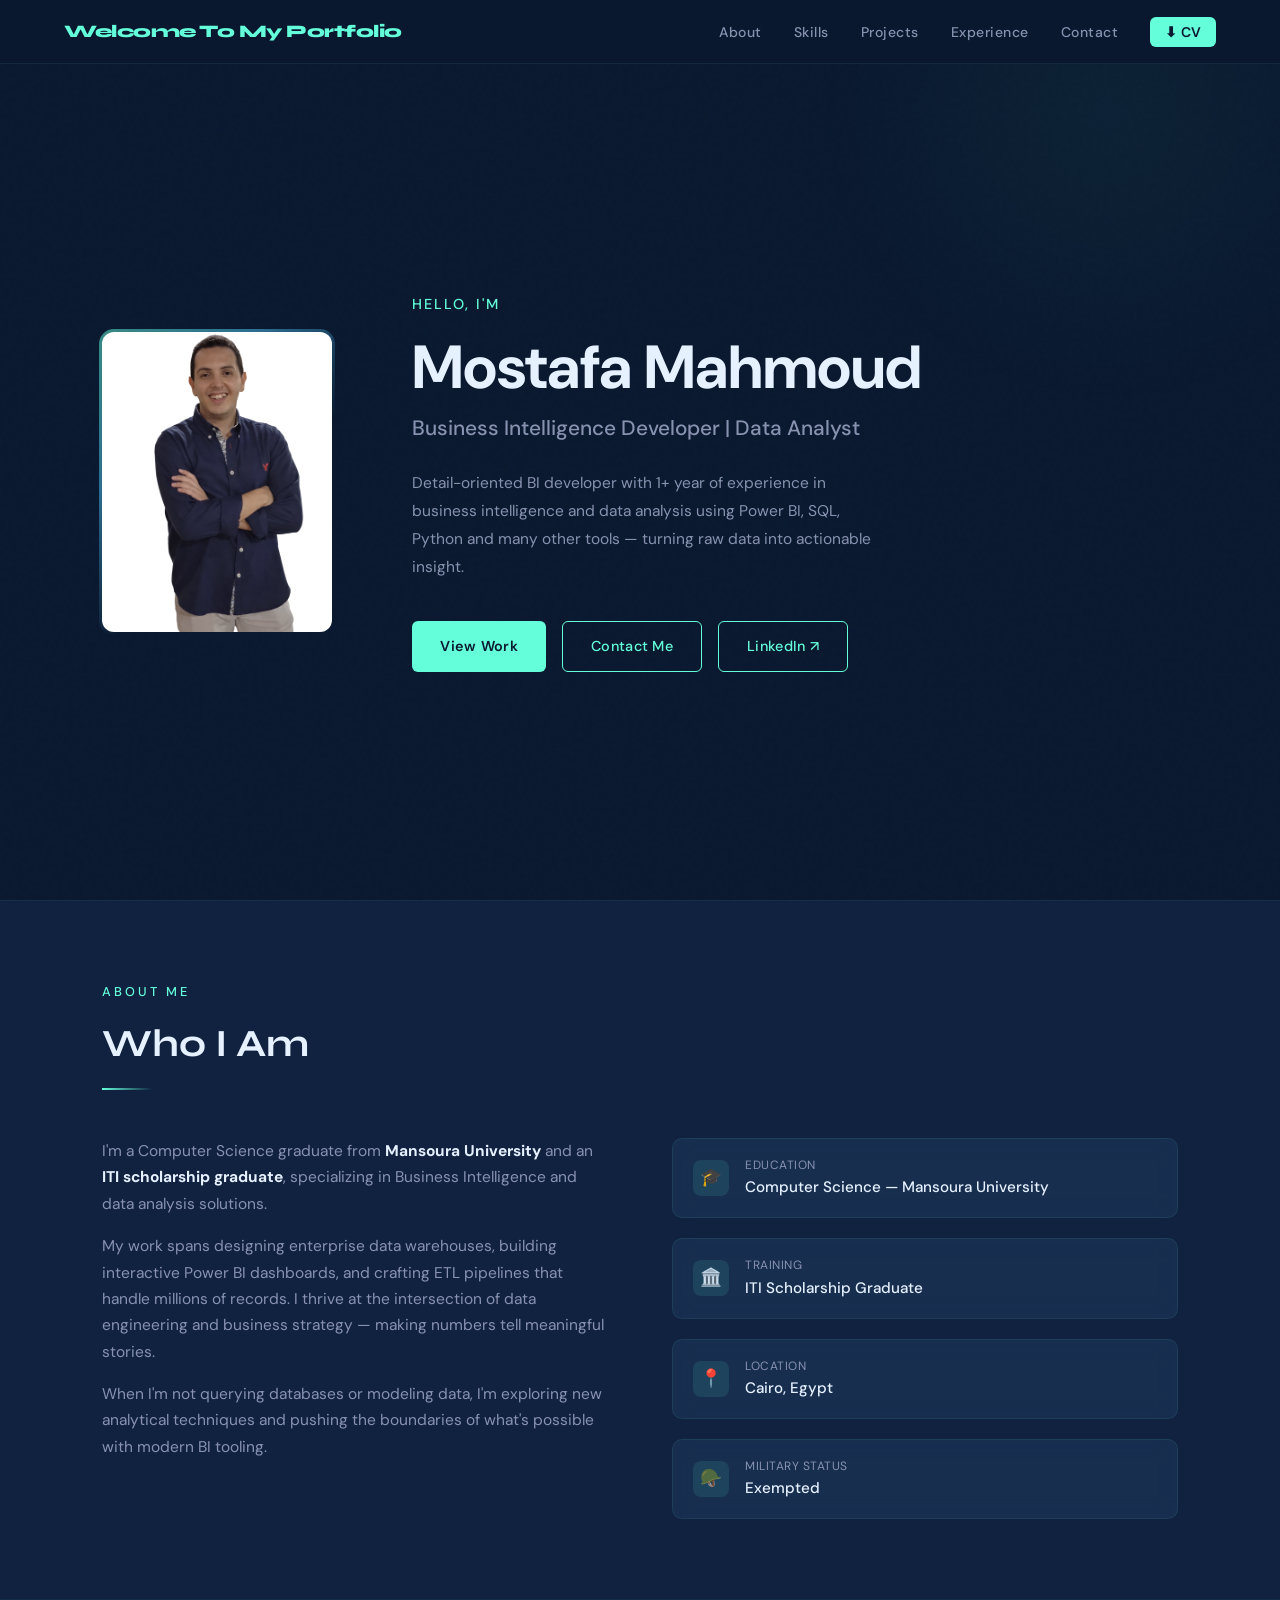
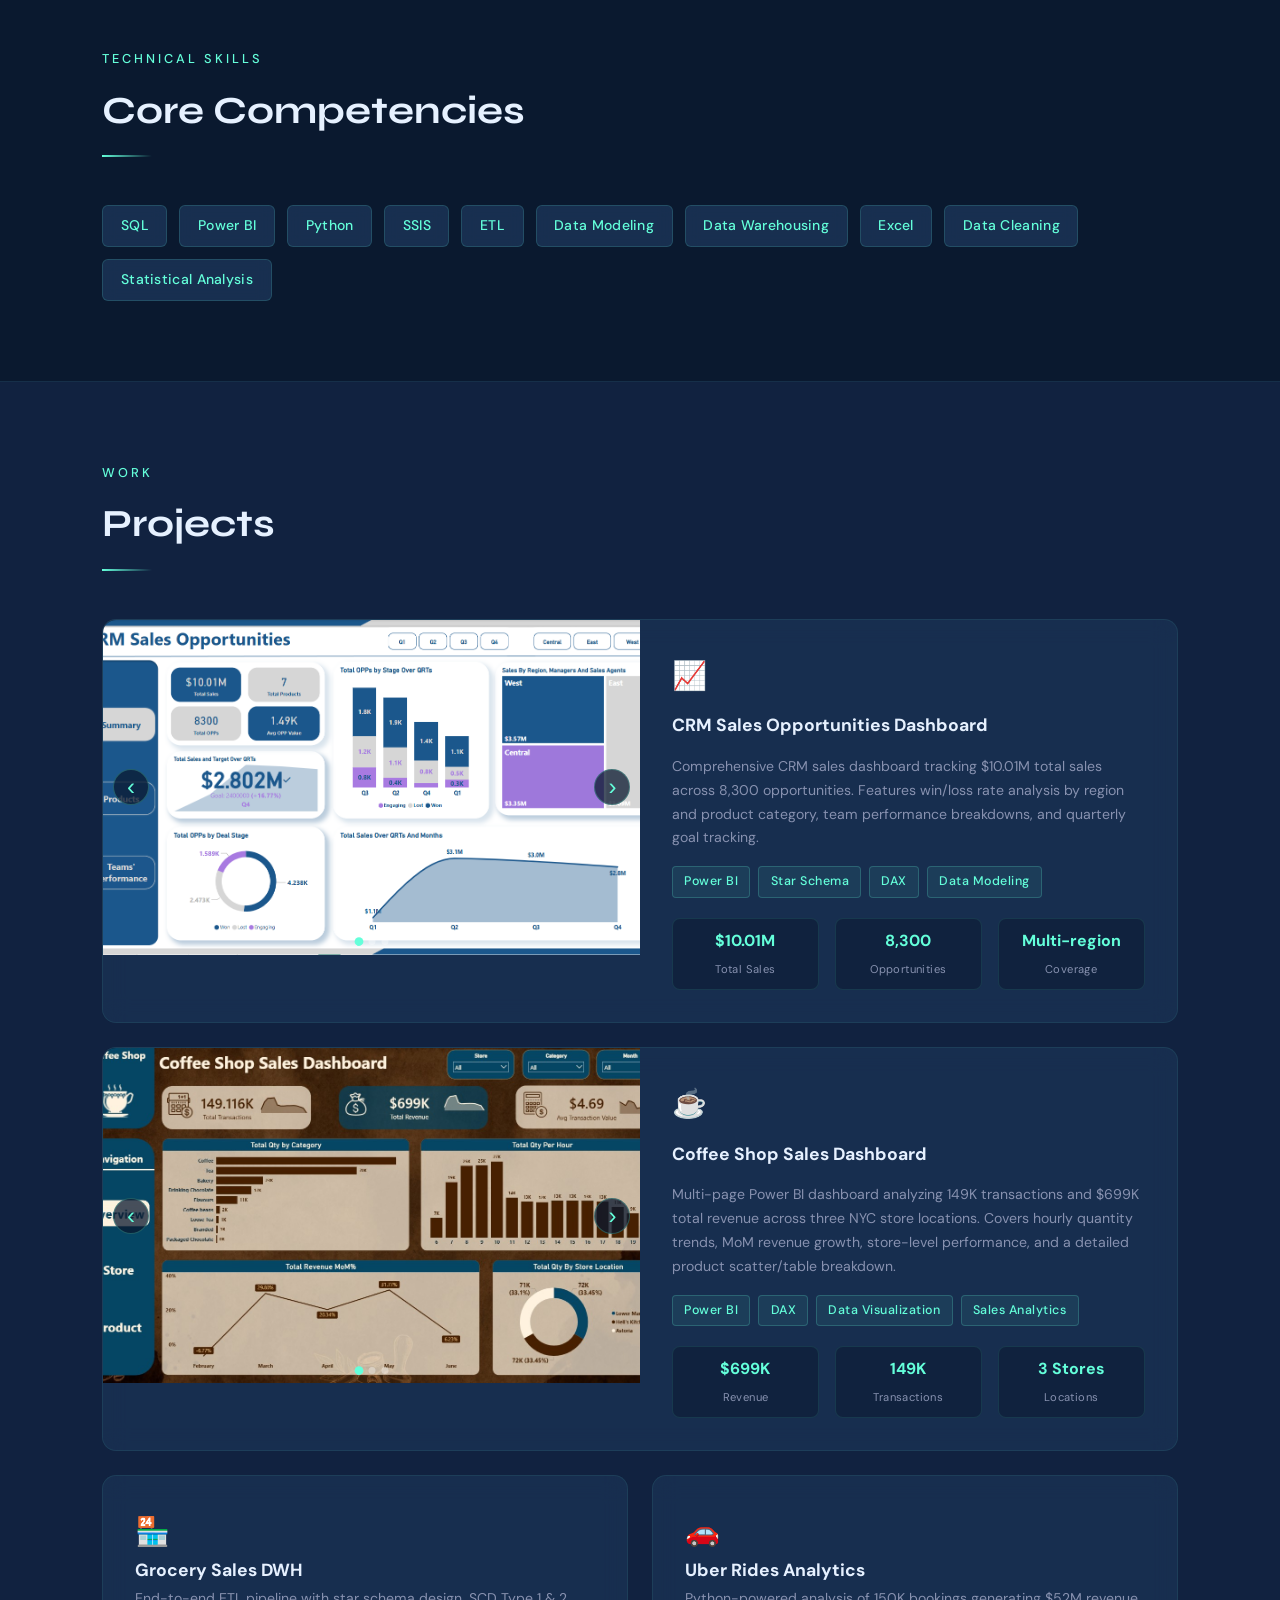
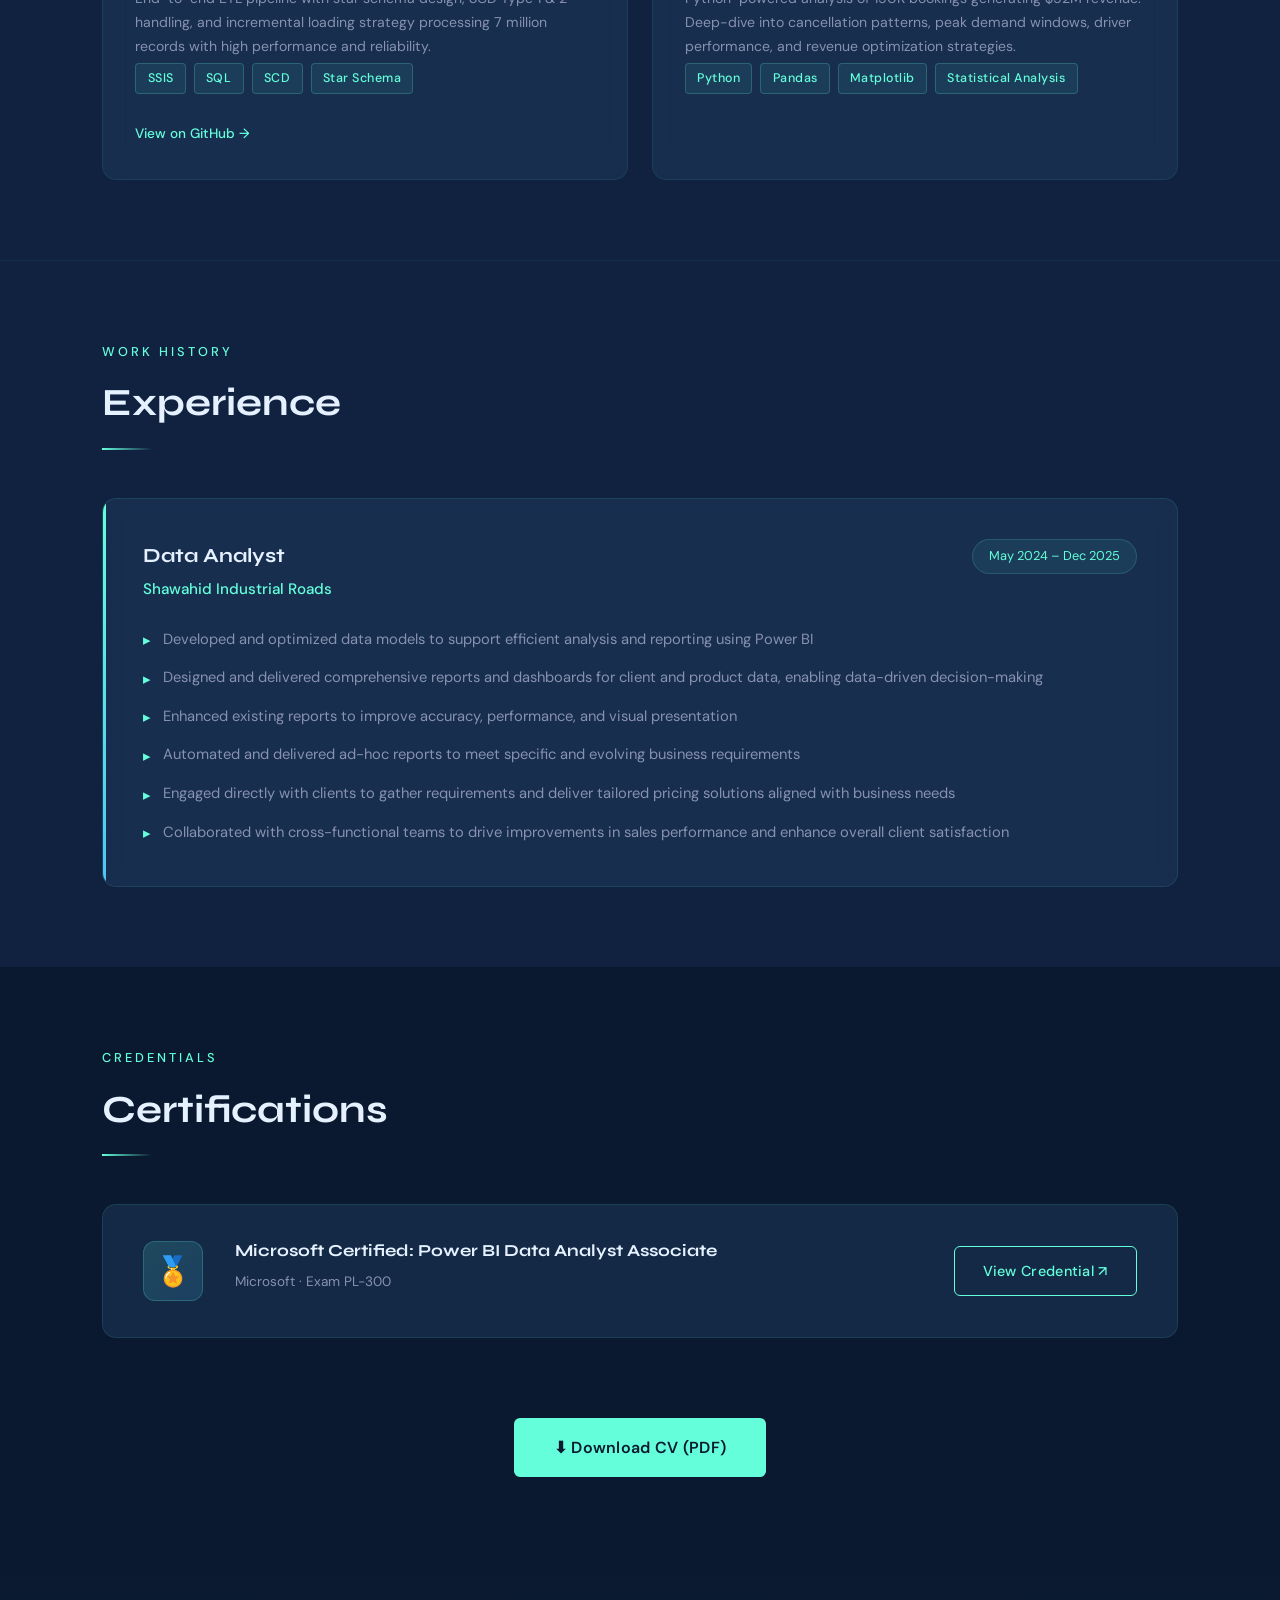
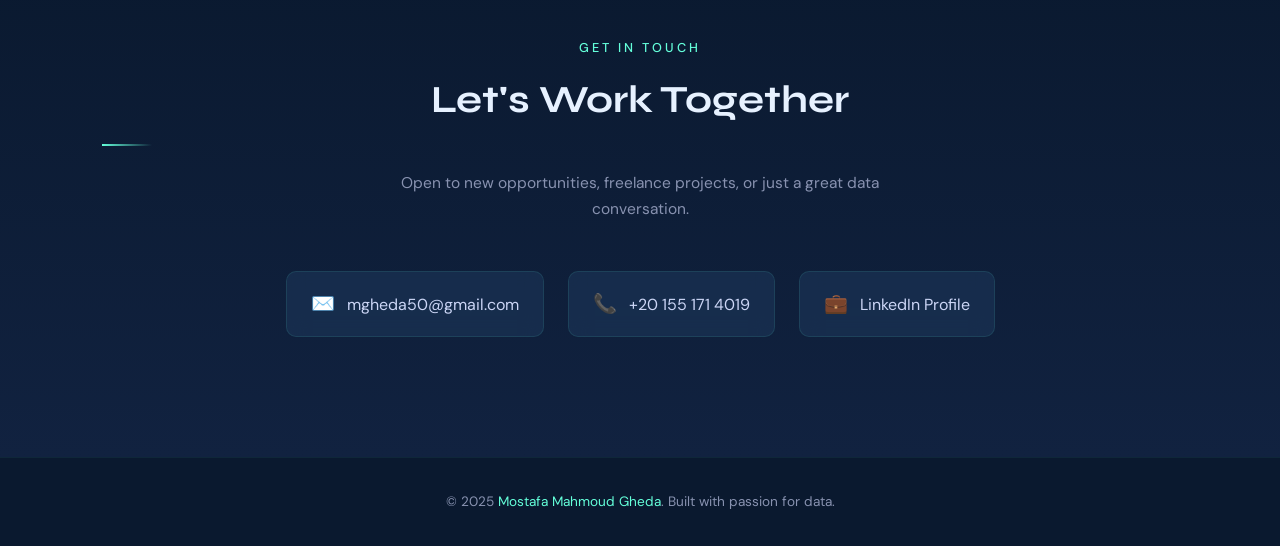
==== commit fb473dd0: "Remove tech badges from certification display Removed technology badges from the certification secti" ====
--- a/index.html
+++ b/index.html
@@ -244,12 +244,6 @@
     <div class="cert-info">
       <div class="cert-name">Microsoft Certified: Power BI Data Analyst Associate</div>
       <div class="cert-issuer">Microsoft · Exam PL-300</div>
-      <div class="tech-badges">
-        <span class="tech-badge">Power BI</span>
-        <span class="tech-badge">DAX</span>
-        <span class="tech-badge">Data Visualization</span>
-        <span class="tech-badge">Microsoft</span>
-      </div>
     </div>
     <a href="https://learn.microsoft.com/en-us/users/mostafagheda-4404/credentials/8790074995eaa2e9"
        target="_blank" class="btn btn-outline">View Credential ↗</a>
--- a/style.css
+++ b/style.css
@@ -89,6 +89,22 @@
 .nav-links a:hover { color: var(--accent); }
 .nav-links a:hover::after { width: 100%; }
 
+.nav-cv-btn {
+  background: var(--accent) !important;
+  color: var(--bg) !important;
+  border-radius: 6px;
+  padding: 0.35rem 0.9rem !important;
+  font-weight: 600 !important;
+  letter-spacing: 0.3px;
+  transition: background 0.2s, transform 0.2s !important;
+}
+.nav-cv-btn::after { display: none !important; }
+.nav-cv-btn:hover {
+  background: #4de6c5 !important;
+  transform: translateY(-1px);
+  color: var(--bg) !important;
+}
+
 /* ─── SECTION BASE ───────────────────────────────────── */
 section {
   position: relative;
@@ -351,84 +367,7 @@
   box-shadow: 0 4px 15px rgba(100,255,218,0.15);
 }
 
-/* ─── POWER BI PROJECTS ──────────────────────────────── */
-#powerbi { background: var(--bg2); border-top: 1px solid rgba(100,255,218,0.06); }
-
-.powerbi-card {
-  background: rgba(30,58,95,0.5);
-  border: 1px solid rgba(100,255,218,0.08);
-  border-radius: 16px;
-  overflow: hidden;
-  backdrop-filter: blur(10px);
-}
-
-.powerbi-images {
-  display: grid;
-  grid-template-columns: repeat(3, 1fr);
-  gap: 1rem;
-  padding: 1.25rem;
-}
-
-.powerbi-img-wrap {
-  position: relative;
-  overflow: hidden;
-  cursor: pointer;
-  aspect-ratio: 16/10;
-  border-radius: 10px;
-  border: 1px solid rgba(100,255,218,0.18);
-  box-shadow: 0 4px 18px rgba(0,0,0,0.35);
-}
-
-.powerbi-img-wrap img {
-  width: 100%;
-  height: 100%;
-  object-fit: cover;
-  transition: transform 0.4s ease;
-  display: block;
-  border-radius: 10px;
-}
-
-.powerbi-img-wrap::after {
-  content: '🔍';
-  position: absolute;
-  inset: 0;
-  background: rgba(10,25,47,0.6);
-  display: flex;
-  align-items: center;
-  justify-content: center;
-  font-size: 1.5rem;
-  opacity: 0;
-  transition: opacity 0.3s;
-  border-radius: 10px;
-}
-
-.powerbi-img-wrap:hover img { transform: scale(1.05); }
-.powerbi-img-wrap:hover::after { opacity: 1; }
-.powerbi-img-wrap:hover { border-color: rgba(100,255,218,0.45); box-shadow: 0 6px 28px rgba(100,255,218,0.12); }
-
-.powerbi-info {
-  padding: 2rem 2.5rem;
-  display: grid;
-  grid-template-columns: 1fr auto;
-  gap: 2rem;
-  align-items: start;
-}
-
-.powerbi-title {
-  font-family: var(--font-head);
-  font-size: 1.3rem;
-  font-weight: 700;
-  color: var(--white);
-  margin-bottom: 0.75rem;
-}
-
-.powerbi-desc {
-  color: var(--text-dim);
-  font-size: 0.92rem;
-  line-height: 1.7;
-  margin-bottom: 1rem;
-}
-
+/* ─── TECH BADGES (shared) ───────────────────────────── */
 .tech-badges {
   display: flex;
   flex-wrap: wrap;
@@ -446,40 +385,23 @@
   letter-spacing: 0.5px;
 }
 
-.powerbi-metrics {
-  display: flex;
-  flex-direction: column;
-  gap: 1rem;
-  min-width: 180px;
-}
-
-.metric-item {
-  text-align: center;
-  background: rgba(10,25,47,0.5);
-  border: 1px solid rgba(100,255,218,0.1);
-  border-radius: 10px;
-  padding: 1rem;
-}
-
-.metric-value {
-  font-family: var(--font-head);
-  font-size: 1.3rem;
-  font-weight: 800;
-  color: var(--accent);
-  display: block;
-}
-
-.metric-label {
-  font-size: 0.75rem;
-  color: var(--text-dim);
-  letter-spacing: 0.5px;
-}
-
-/* ─── OTHER PROJECTS ─────────────────────────────────── */
+/* ─── PROJECTS GRID ──────────────────────────────────── */
+#projects { background: var(--bg2); border-top: 1px solid rgba(100,255,218,0.06); }
+
 #projects .projects-grid {
   display: grid;
-  grid-template-columns: repeat(auto-fit, minmax(280px, 1fr));
+  grid-template-columns: repeat(2, 1fr);
   gap: 1.5rem;
+}
+
+/* wide card spans full row */
+.project-card--wide {
+  grid-column: 1 / -1;
+  display: grid;
+  grid-template-columns: 1fr 1fr;
+  gap: 0;
+  padding: 0 !important;
+  overflow: hidden;
 }
 
 .project-card {
@@ -496,10 +418,8 @@
 .project-card::before {
   content: '';
   position: absolute;
-  top: 0;
-  left: 0;
-  width: 100%;
-  height: 2px;
+  top: 0; left: 0;
+  width: 100%; height: 2px;
   background: linear-gradient(90deg, var(--accent), transparent);
   transform: scaleX(0);
   transform-origin: left;
@@ -512,26 +432,219 @@
   box-shadow: 0 20px 50px rgba(0,0,0,0.3);
 }
 
+.project-card--wide:hover { transform: translateY(-4px); }
+
 .project-card:hover::before { transform: scaleX(1); }
 
+/* ─── IMAGE SLIDER ───────────────────────────────────── */
+.project-img-slider {
+  position: relative;
+  overflow: hidden;
+  background: #0a192f;
+  aspect-ratio: 16/10;
+  min-height: 240px;
+}
+
+.slider-track {
+  width: 100%;
+  height: 100%;
+  position: relative;
+}
+
+.slider-img {
+  position: absolute;
+  inset: 0;
+  width: 100%;
+  height: 100%;
+  object-fit: cover;
+  opacity: 0;
+  transition: opacity 0.4s ease;
+  display: block;
+}
+
+.slider-img.active { opacity: 1; }
+
+.slider-btn {
+  position: absolute;
+  top: 50%;
+  transform: translateY(-50%);
+  background: rgba(10,25,47,0.75);
+  border: 1px solid rgba(100,255,218,0.25);
+  color: var(--accent);
+  font-size: 1.5rem;
+  width: 36px;
+  height: 36px;
+  border-radius: 50%;
+  cursor: pointer;
+  display: flex;
+  align-items: center;
+  justify-content: center;
+  transition: all 0.2s;
+  z-index: 10;
+  line-height: 1;
+}
+
+.slider-btn:hover {
+  background: rgba(100,255,218,0.15);
+  border-color: var(--accent);
+}
+
+.slider-btn--prev { left: 0.6rem; }
+.slider-btn--next { right: 0.6rem; }
+
+.slider-track {
+  width: 100%;
+  height: 100%;
+  position: relative;
+  cursor: zoom-in;
+}
+
+.slider-dots {
+  position: absolute;
+  bottom: 0.6rem;
+  left: 50%;
+  transform: translateX(-50%);
+  display: flex;
+  gap: 6px;
+  z-index: 10;
+}
+
+.dot {
+  width: 7px; height: 7px;
+  border-radius: 50%;
+  background: rgba(255,255,255,0.35);
+  cursor: pointer;
+  transition: background 0.2s, transform 0.2s;
+}
+
+.dot.active {
+  background: var(--accent);
+  transform: scale(1.25);
+}
+
+/* ─── LIGHTBOX NAV ───────────────────────────────────── */
+.lightbox-inner {
+  display: flex;
+  flex-direction: column;
+  align-items: center;
+  gap: 1rem;
+  max-width: 90vw;
+}
+
+.lightbox-inner img {
+  max-width: 90vw;
+  max-height: 80vh;
+  border-radius: 10px;
+  box-shadow: 0 0 80px rgba(0,0,0,0.5);
+  object-fit: contain;
+  display: block;
+}
+
+.lightbox-dots {
+  display: flex;
+  gap: 8px;
+  justify-content: center;
+}
+
+.lightbox-dots .dot {
+  width: 9px;
+  height: 9px;
+  border-radius: 50%;
+  background: rgba(255,255,255,0.3);
+  cursor: pointer;
+  transition: background 0.2s, transform 0.2s;
+  border: none;
+}
+
+.lightbox-dots .dot.active {
+  background: var(--accent);
+  transform: scale(1.3);
+}
+
+.lightbox-nav {
+  position: fixed;
+  top: 50%;
+  transform: translateY(-50%);
+  background: rgba(10,25,47,0.8);
+  border: 1px solid rgba(100,255,218,0.3);
+  color: var(--accent);
+  font-size: 2.5rem;
+  width: 52px;
+  height: 52px;
+  border-radius: 50%;
+  cursor: pointer;
+  display: flex;
+  align-items: center;
+  justify-content: center;
+  z-index: 1010;
+  transition: all 0.2s;
+  line-height: 1;
+}
+
+.lightbox-nav:hover {
+  background: rgba(100,255,218,0.15);
+  border-color: var(--accent);
+}
+
+.lightbox-nav--prev { left: 1.5rem; }
+.lightbox-nav--next { right: 1.5rem; }
+
+/* wide card body */
+.project-body {
+  padding: 2rem;
+  display: flex;
+  flex-direction: column;
+  justify-content: center;
+  gap: 0.75rem;
+}
+
+.project-metrics {
+  display: flex;
+  gap: 1rem;
+  flex-wrap: wrap;
+  margin-top: 0.5rem;
+}
+
+.pm-item {
+  background: rgba(10,25,47,0.5);
+  border: 1px solid rgba(100,255,218,0.1);
+  border-radius: 8px;
+  padding: 0.5rem 0.85rem;
+  text-align: center;
+  flex: 1;
+  min-width: 80px;
+}
+
+.pm-val {
+  display: block;
+  font-size: 1rem;
+  font-weight: 700;
+  color: var(--accent);
+}
+
+.pm-lbl {
+  font-size: 0.7rem;
+  color: var(--text-dim);
+  letter-spacing: 0.4px;
+}
+
 .project-icon {
-  font-size: 2rem;
-  margin-bottom: 1rem;
+  font-size: 1.75rem;
 }
 
 .project-name {
-  font-family: var(--font-head);
+  font-family: var(--font-body);
   font-size: 1.1rem;
   font-weight: 700;
   color: var(--white);
-  margin-bottom: 0.75rem;
+  margin-bottom: 0.1rem;
 }
 
 .project-desc {
   color: var(--text-dim);
   font-size: 0.88rem;
   line-height: 1.7;
-  margin-bottom: 1.25rem;
+  margin-bottom: 0.25rem;
 }
 
 .project-link {
@@ -543,6 +656,7 @@
   font-size: 0.85rem;
   font-weight: 500;
   transition: gap 0.2s;
+  margin-top: 0.5rem;
 }
 
 .project-link:hover { gap: 0.7rem; }
@@ -730,15 +844,7 @@
   backdrop-filter: blur(10px);
 }
 
-.lightbox.open { display: flex; }
-
-.lightbox img {
-  max-width: 90vw;
-  max-height: 85vh;
-  border-radius: 10px;
-  box-shadow: 0 0 80px rgba(0,0,0,0.5);
-  object-fit: contain;
-}
+.lightbox.open { display: flex; align-items: center; justify-content: center; gap: 1rem; }
 
 .lightbox-close {
   position: absolute;
@@ -818,9 +924,9 @@
 
   .about-grid { grid-template-columns: 1fr; gap: 2rem; }
 
-  .powerbi-images { grid-template-columns: 1fr 1fr; gap: 0.75rem; padding: 0.75rem; }
-  .powerbi-info { grid-template-columns: 1fr; }
-  .powerbi-metrics { flex-direction: row; flex-wrap: wrap; }
+  #projects .projects-grid { grid-template-columns: 1fr; }
+  .project-card--wide { grid-template-columns: 1fr; }
+  .project-img-slider { aspect-ratio: 16/9; min-height: 200px; }
 
   nav { padding: 0 6%; }
   .nav-links { display: none; }
@@ -840,6 +946,6 @@
 }
 
 @media (max-width: 560px) {
-  .powerbi-images { grid-template-columns: 1fr; gap: 0.75rem; padding: 0.75rem; }
-  .projects-grid { grid-template-columns: 1fr; }
-}
+  #projects .projects-grid { grid-template-columns: 1fr; }
+  .project-metrics { gap: 0.5rem; }
+}
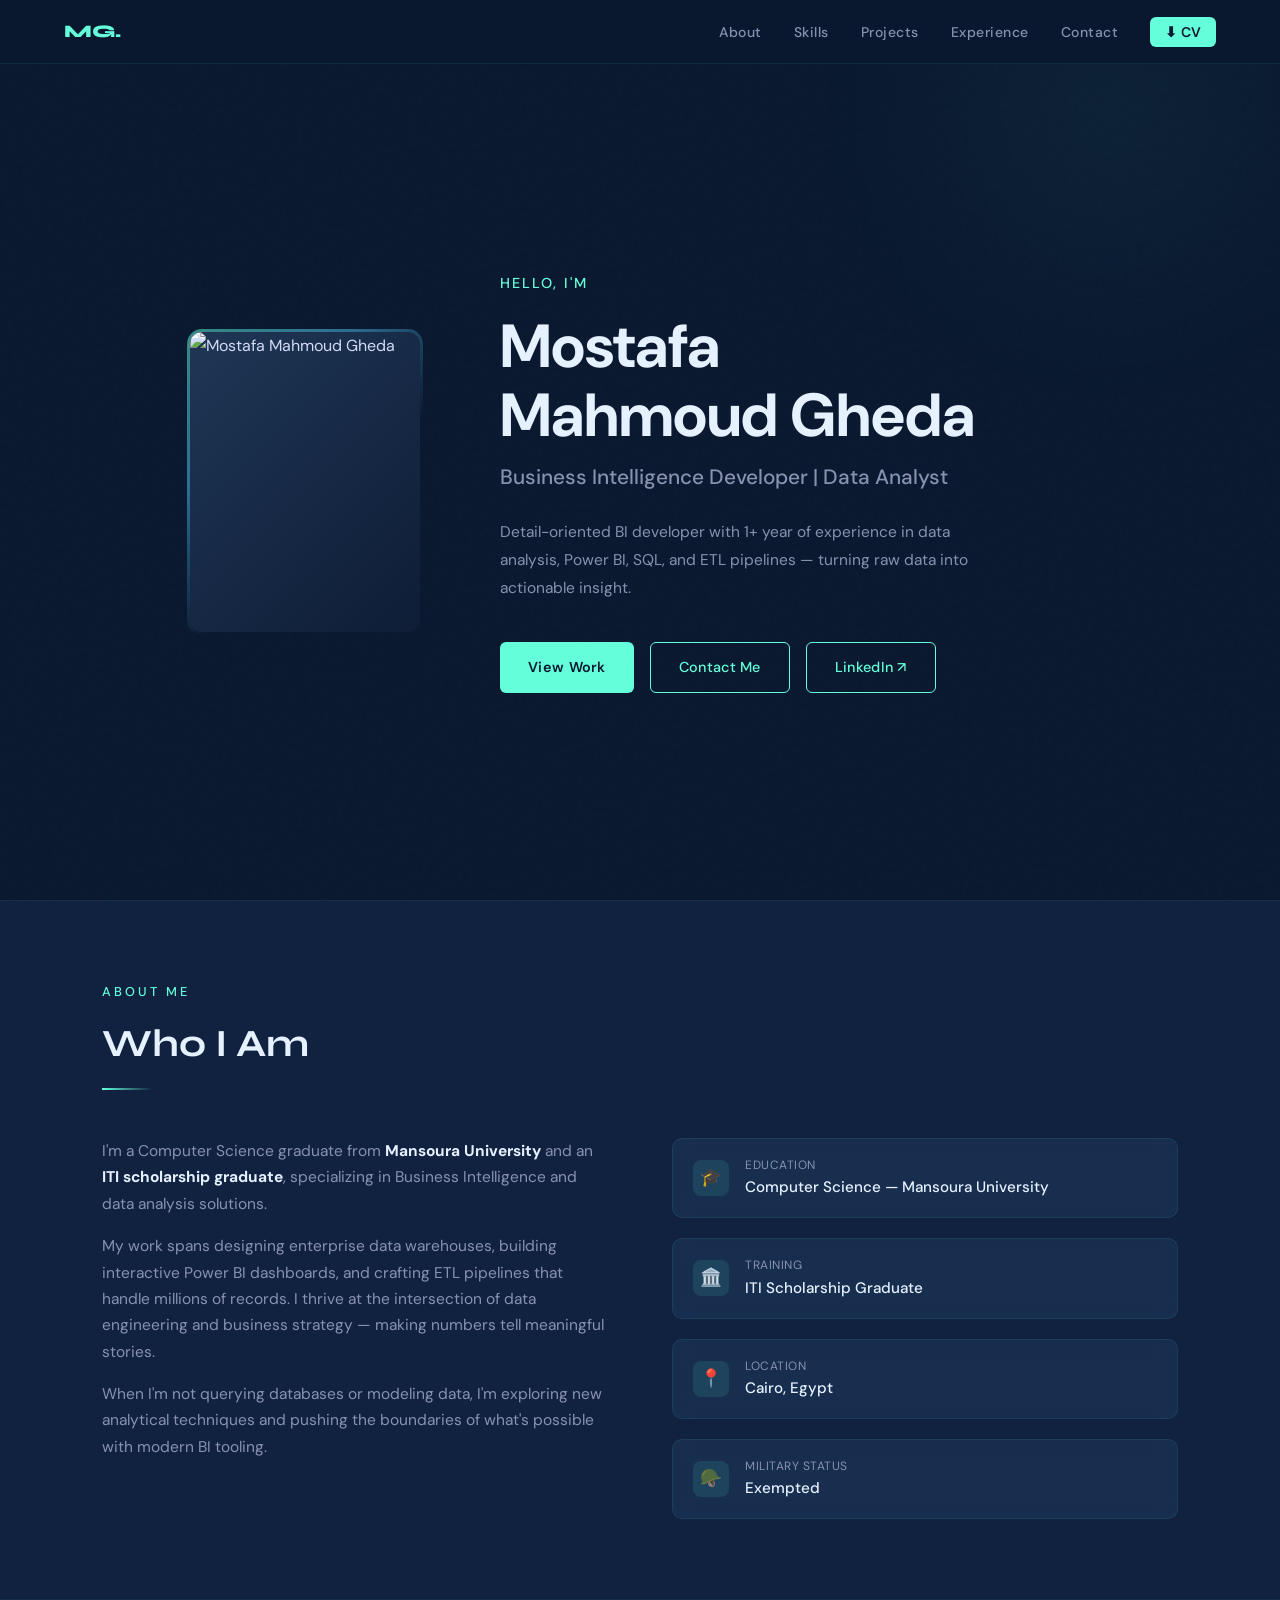
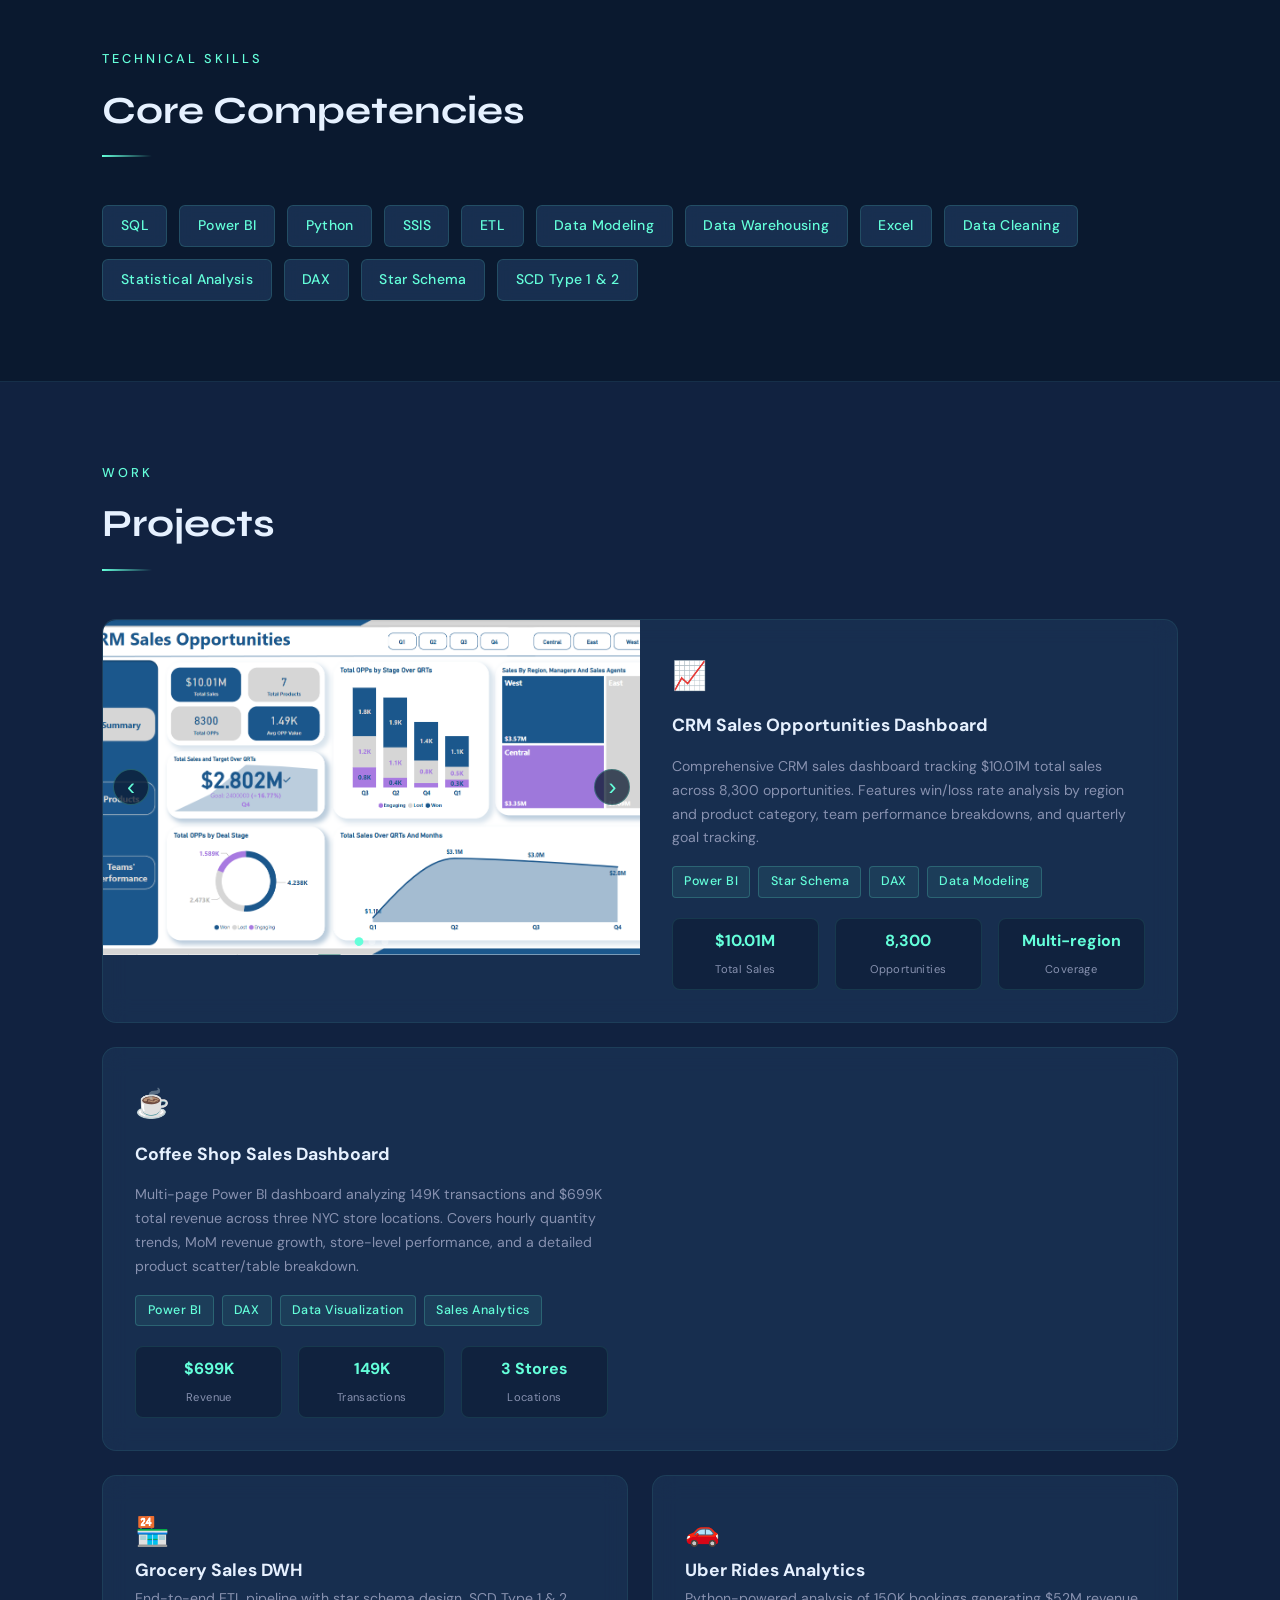
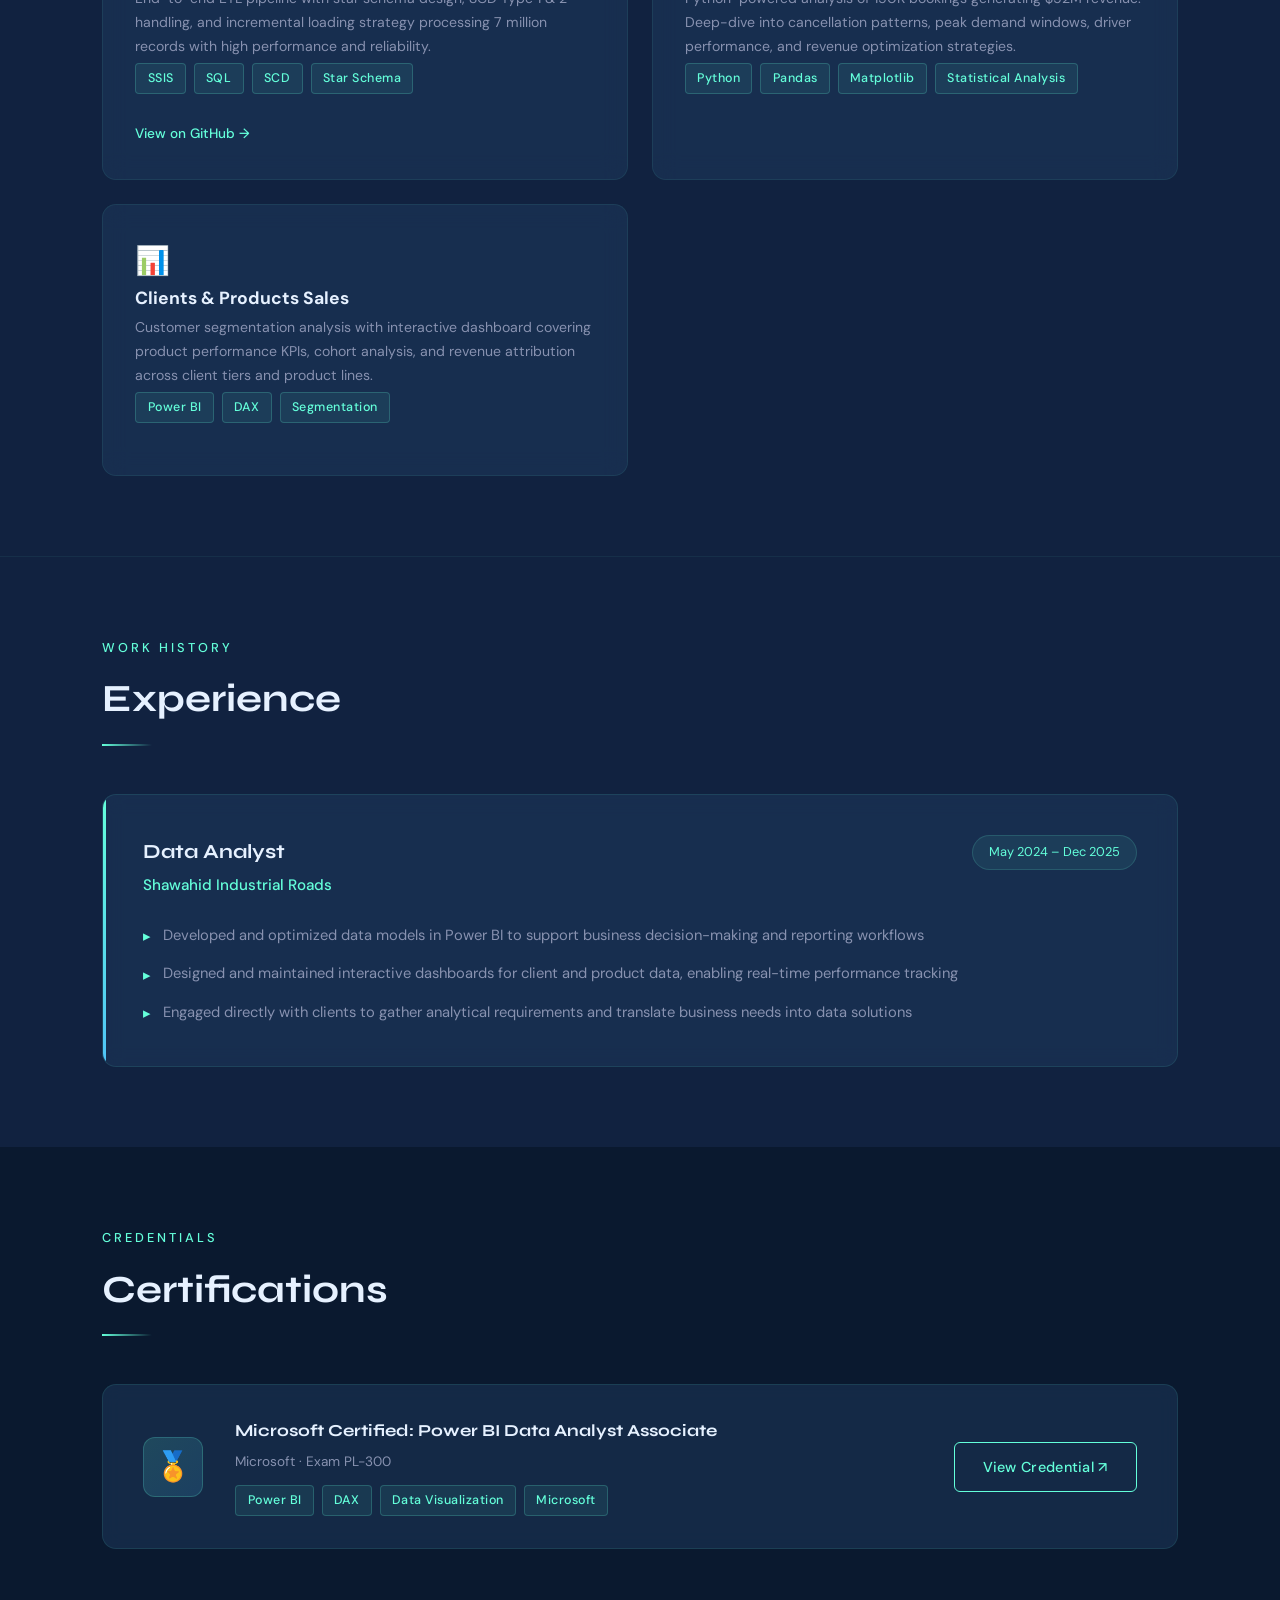
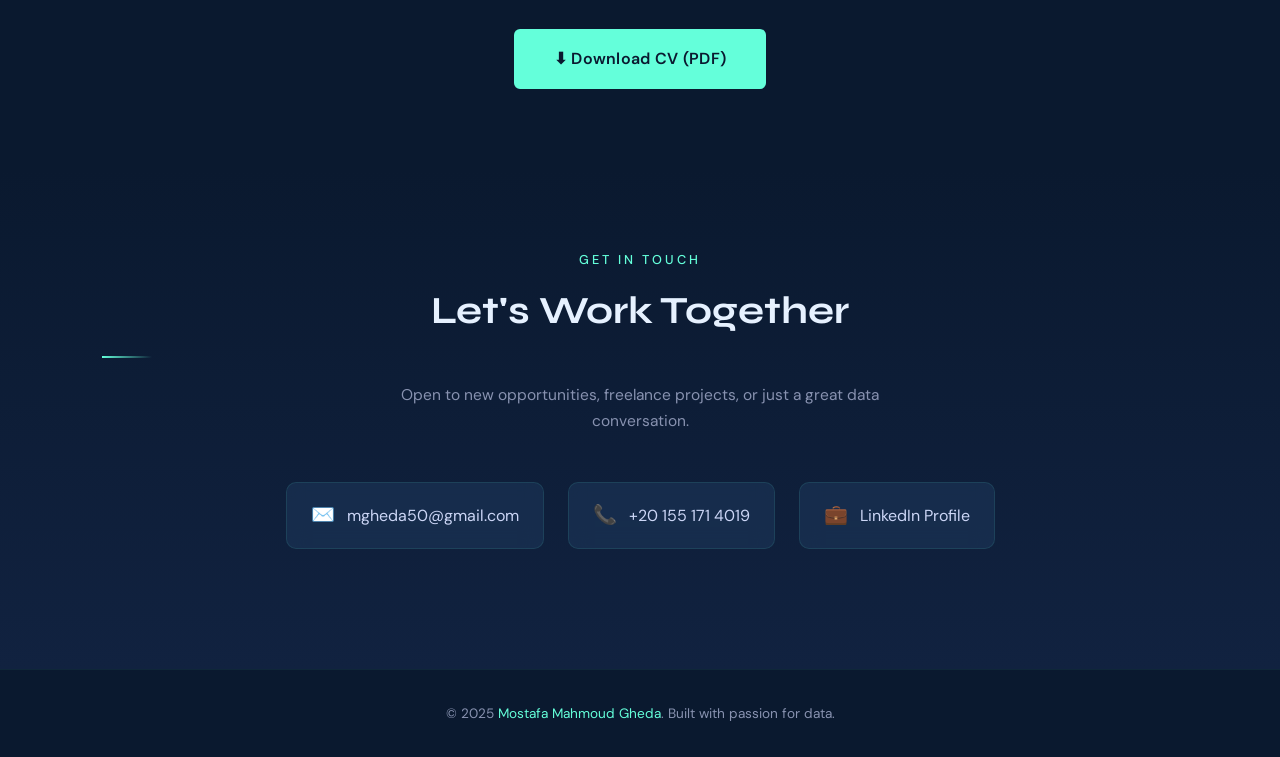
==== commit 32f58e4d: "Update index.html" ====
--- a/index.html
+++ b/index.html
@@ -12,7 +12,7 @@
 
 <!-- NAV -->
 <nav>
-  <div class="nav-logo">Welcome To My Portfolio</div>
+  <div class="nav-logo">MG.</div>
   <ul class="nav-links" id="navLinks">
     <li><a href="#about">About</a></li>
     <li><a href="#skills">Skills</a></li>
@@ -28,19 +28,21 @@
 
 <!-- HERO -->
 <section id="hero">
-  <div class="hero-image">
-    <img src="profile.png" alt="Mostafa Mahmoud Gheda"
-         onerror="this.style.background='linear-gradient(135deg,#1E3A5F,#112240)';this.style.width='230px';this.style.height='300px';this.removeAttribute('src')">
-  </div>
-  <div class="hero-text">
-    <p class="hero-greeting">Hello, I'm</p>
-    <h1 class="hero-name">Mostafa Mahmoud</h1>
-    <p class="hero-title">Business Intelligence Developer | Data Analyst</p>
-    <p class="hero-bio">Detail-oriented BI developer with 1+ year of experience in business intelligence and data analysis using Power BI, SQL, Python and many other tools — turning raw data into actionable insight.</p>
-    <div class="hero-btns">
-      <a href="#projects" class="btn btn-primary">View Work</a>
-      <a href="#contact" class="btn btn-outline">Contact Me</a>
-      <a href="https://www.linkedin.com/in/mostafa-mahmoud-7176bb226/" target="_blank" class="btn btn-outline">LinkedIn ↗</a>
+  <div class="hero-inner">
+    <div class="hero-image">
+      <img src="profile.jpg" alt="Mostafa Mahmoud Gheda"
+           onerror="this.style.background='linear-gradient(135deg,#1E3A5F,#112240)';this.style.width='230px';this.style.height='300px';this.removeAttribute('src')">
+    </div>
+    <div class="hero-text">
+      <p class="hero-greeting">Hello, I'm</p>
+      <h1 class="hero-name">Mostafa<br>Mahmoud Gheda</h1>
+      <p class="hero-title">Business Intelligence Developer | Data Analyst</p>
+      <p class="hero-bio">Detail-oriented BI developer with 1+ year of experience in data analysis, Power BI, SQL, and ETL pipelines — turning raw data into actionable insight.</p>
+      <div class="hero-btns">
+        <a href="#projects" class="btn btn-primary">View Work</a>
+        <a href="#contact" class="btn btn-outline">Contact Me</a>
+        <a href="https://www.linkedin.com/in/mostafa-mahmoud-7176bb226/" target="_blank" class="btn btn-outline">LinkedIn ↗</a>
+      </div>
     </div>
   </div>
 </section>
@@ -103,6 +105,9 @@
     <span class="skill-chip">Excel</span>
     <span class="skill-chip">Data Cleaning</span>
     <span class="skill-chip">Statistical Analysis</span>
+    <span class="skill-chip">DAX</span>
+    <span class="skill-chip">Star Schema</span>
+    <span class="skill-chip">SCD Type 1 &amp; 2</span>
   </div>
 </section>
 
@@ -149,12 +154,12 @@
 
     <!-- Coffee Shop Sales — with swappable images -->
     <div class="project-card project-card--wide">
-      <div class="project-img-slider" data-images='["Coffee sales 1.jpg","Coffee sales2.jpg","Coffee sales 3.jpg"]'>
+      <div class="project-img-slider" data-images='["Coffee_sales_1.jpg","Coffee_sales_2.jpg","Coffee_sales_3.jpg"]'>
         <div class="slider-track" onclick="openLightboxFromSlider(this)">
-          <img class="slider-img active" src="Coffee sales 1.jpg" alt="Coffee Shop Overview"
+          <img class="slider-img active" src="Coffee_sales_1.jpg" alt="Coffee Shop Overview"
                onerror="this.closest('.project-img-slider').style.display='none'">
-          <img class="slider-img" src="Coffee sales 2.jpg" alt="Coffee Shop Store View">
-          <img class="slider-img" src="Coffee sales 3.jpg" alt="Coffee Shop Product View">
+          <img class="slider-img" src="Coffee_sales_2.jpg" alt="Coffee Shop Store View">
+          <img class="slider-img" src="Coffee_sales_3.jpg" alt="Coffee Shop Product View">
         </div>
         <button class="slider-btn slider-btn--prev" onclick="slideImg(this,-1)" aria-label="Previous">&#8249;</button>
         <button class="slider-btn slider-btn--next" onclick="slideImg(this,1)" aria-label="Next">&#8250;</button>
@@ -209,6 +214,18 @@
       </div>
     </div>
 
+    <!-- Clients & Products -->
+    <div class="project-card">
+      <div class="project-icon">📊</div>
+      <h3 class="project-name">Clients &amp; Products Sales</h3>
+      <p class="project-desc">Customer segmentation analysis with interactive dashboard covering product performance KPIs, cohort analysis, and revenue attribution across client tiers and product lines.</p>
+      <div class="tech-badges" style="margin-bottom:1.25rem">
+        <span class="tech-badge">Power BI</span>
+        <span class="tech-badge">DAX</span>
+        <span class="tech-badge">Segmentation</span>
+      </div>
+    </div>
+
   </div>
 </section>
 
@@ -225,12 +242,9 @@
       <div class="exp-period">May 2024 – Dec 2025</div>
     </div>
     <ul class="exp-tasks">
-      <li>Developed and optimized data models to support efficient analysis and reporting using Power BI</li>
-      <li>Designed and delivered comprehensive reports and dashboards for client and product data, enabling data-driven decision-making</li>
-      <li>Enhanced existing reports to improve accuracy, performance, and visual presentation</li>
-      <li>Automated and delivered ad-hoc reports to meet specific and evolving business requirements</li>
-      <li>Engaged directly with clients to gather requirements and deliver tailored pricing solutions aligned with business needs</li>
-      <li>Collaborated with cross-functional teams to drive improvements in sales performance and enhance overall client satisfaction</li>
+      <li>Developed and optimized data models in Power BI to support business decision-making and reporting workflows</li>
+      <li>Designed and maintained interactive dashboards for client and product data, enabling real-time performance tracking</li>
+      <li>Engaged directly with clients to gather analytical requirements and translate business needs into data solutions</li>
     </ul>
   </div>
 </section>
@@ -244,6 +258,12 @@
     <div class="cert-info">
       <div class="cert-name">Microsoft Certified: Power BI Data Analyst Associate</div>
       <div class="cert-issuer">Microsoft · Exam PL-300</div>
+      <div class="tech-badges">
+        <span class="tech-badge">Power BI</span>
+        <span class="tech-badge">DAX</span>
+        <span class="tech-badge">Data Visualization</span>
+        <span class="tech-badge">Microsoft</span>
+      </div>
     </div>
     <a href="https://learn.microsoft.com/en-us/users/mostafagheda-4404/credentials/8790074995eaa2e9"
        target="_blank" class="btn btn-outline">View Credential ↗</a>
--- a/style.css
+++ b/style.css
@@ -145,10 +145,18 @@
   min-height: calc(100vh - 64px);
   display: flex;
   align-items: center;
+  justify-content: center;
   padding: 4rem 8%;
-  gap: 5rem;
   position: relative;
   overflow: hidden;
+}
+
+.hero-inner {
+  display: flex;
+  align-items: center;
+  gap: 5rem;
+  max-width: 900px;
+  width: 100%;
 }
 
 #hero::before {
@@ -189,7 +197,7 @@
 
 .hero-image:hover img { filter: grayscale(0%) contrast(1.1); }
 
-.hero-text { flex: 1; }
+.hero-text { flex: 0 1 auto; }
 
 .hero-greeting {
   font-size: 0.9rem;
@@ -912,11 +920,12 @@
 @media (max-width: 900px) {
   section { padding: 3.5rem 6%; }
 
-  #hero {
+  #hero { padding: 3rem 6%; }
+
+  .hero-inner {
     flex-direction: column-reverse;
     text-align: center;
     gap: 2.5rem;
-    padding: 3rem 6%;
   }
 
   .hero-btns { justify-content: center; }
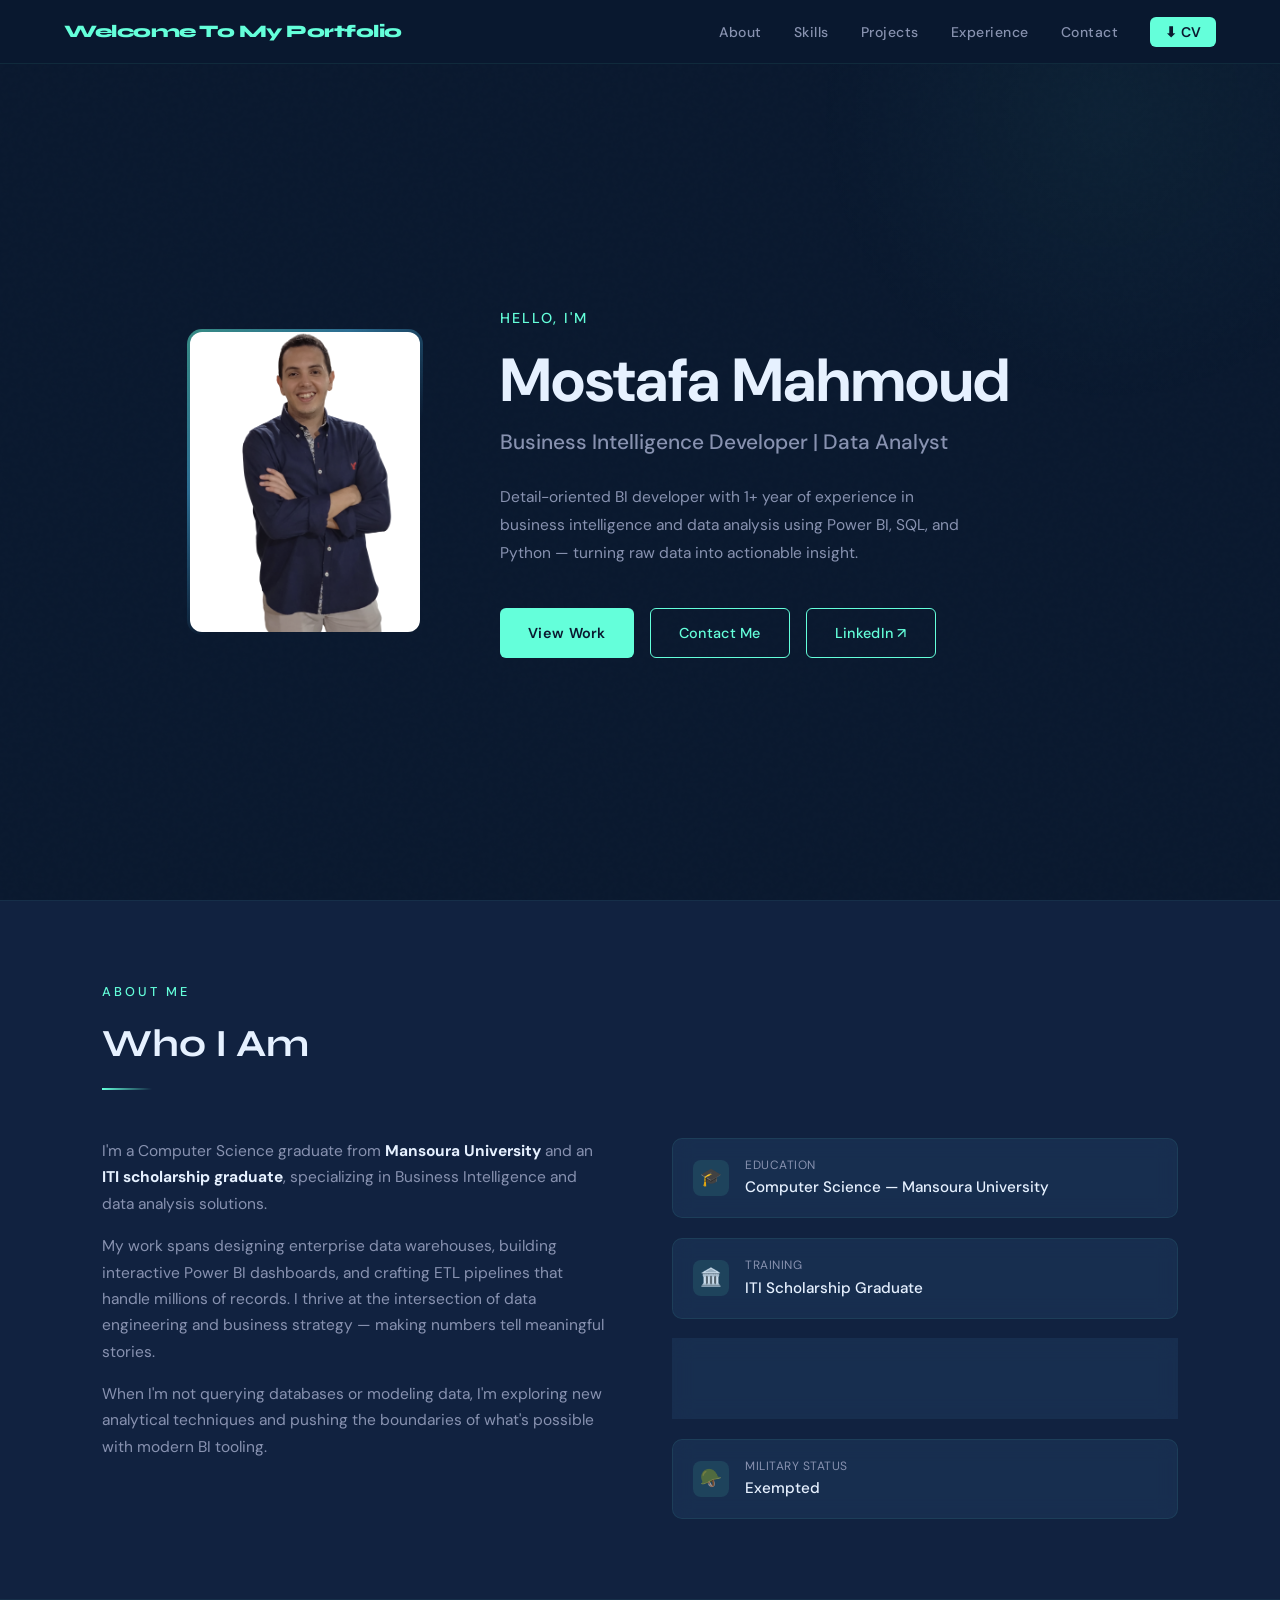
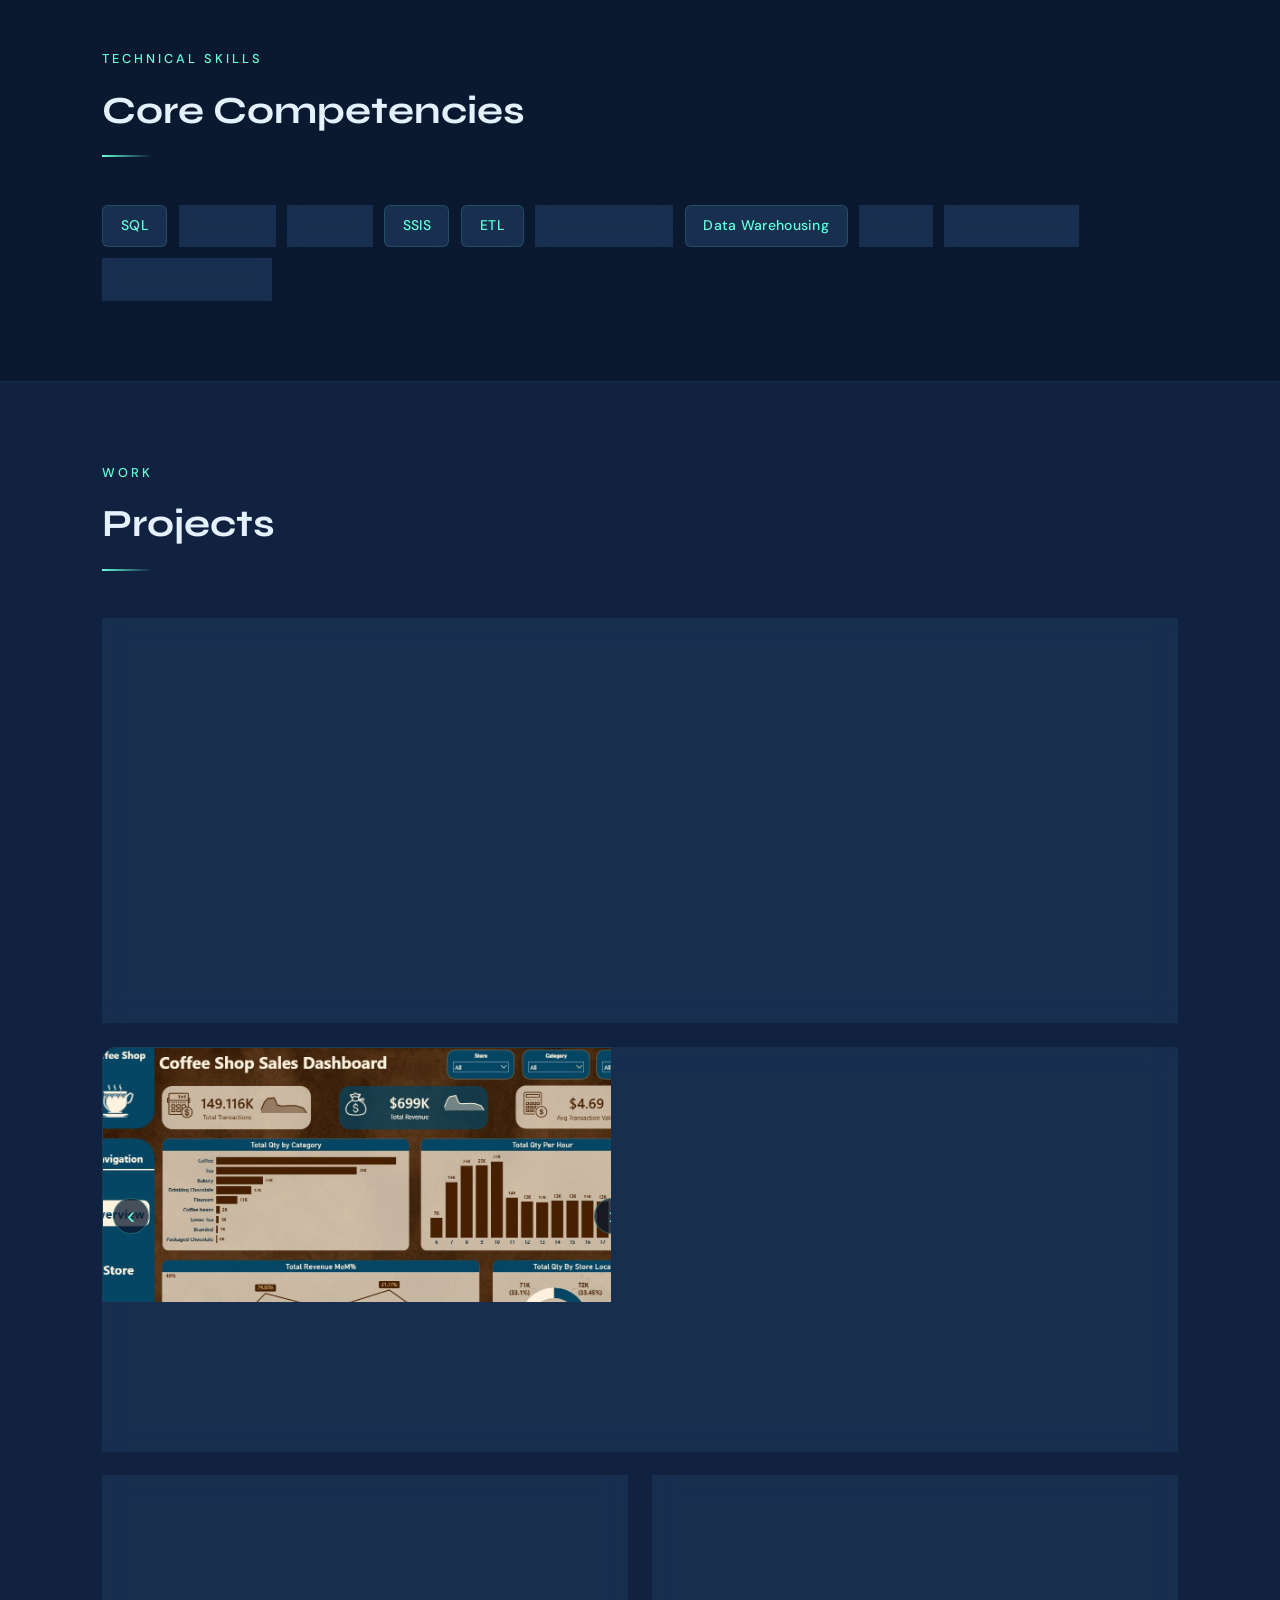
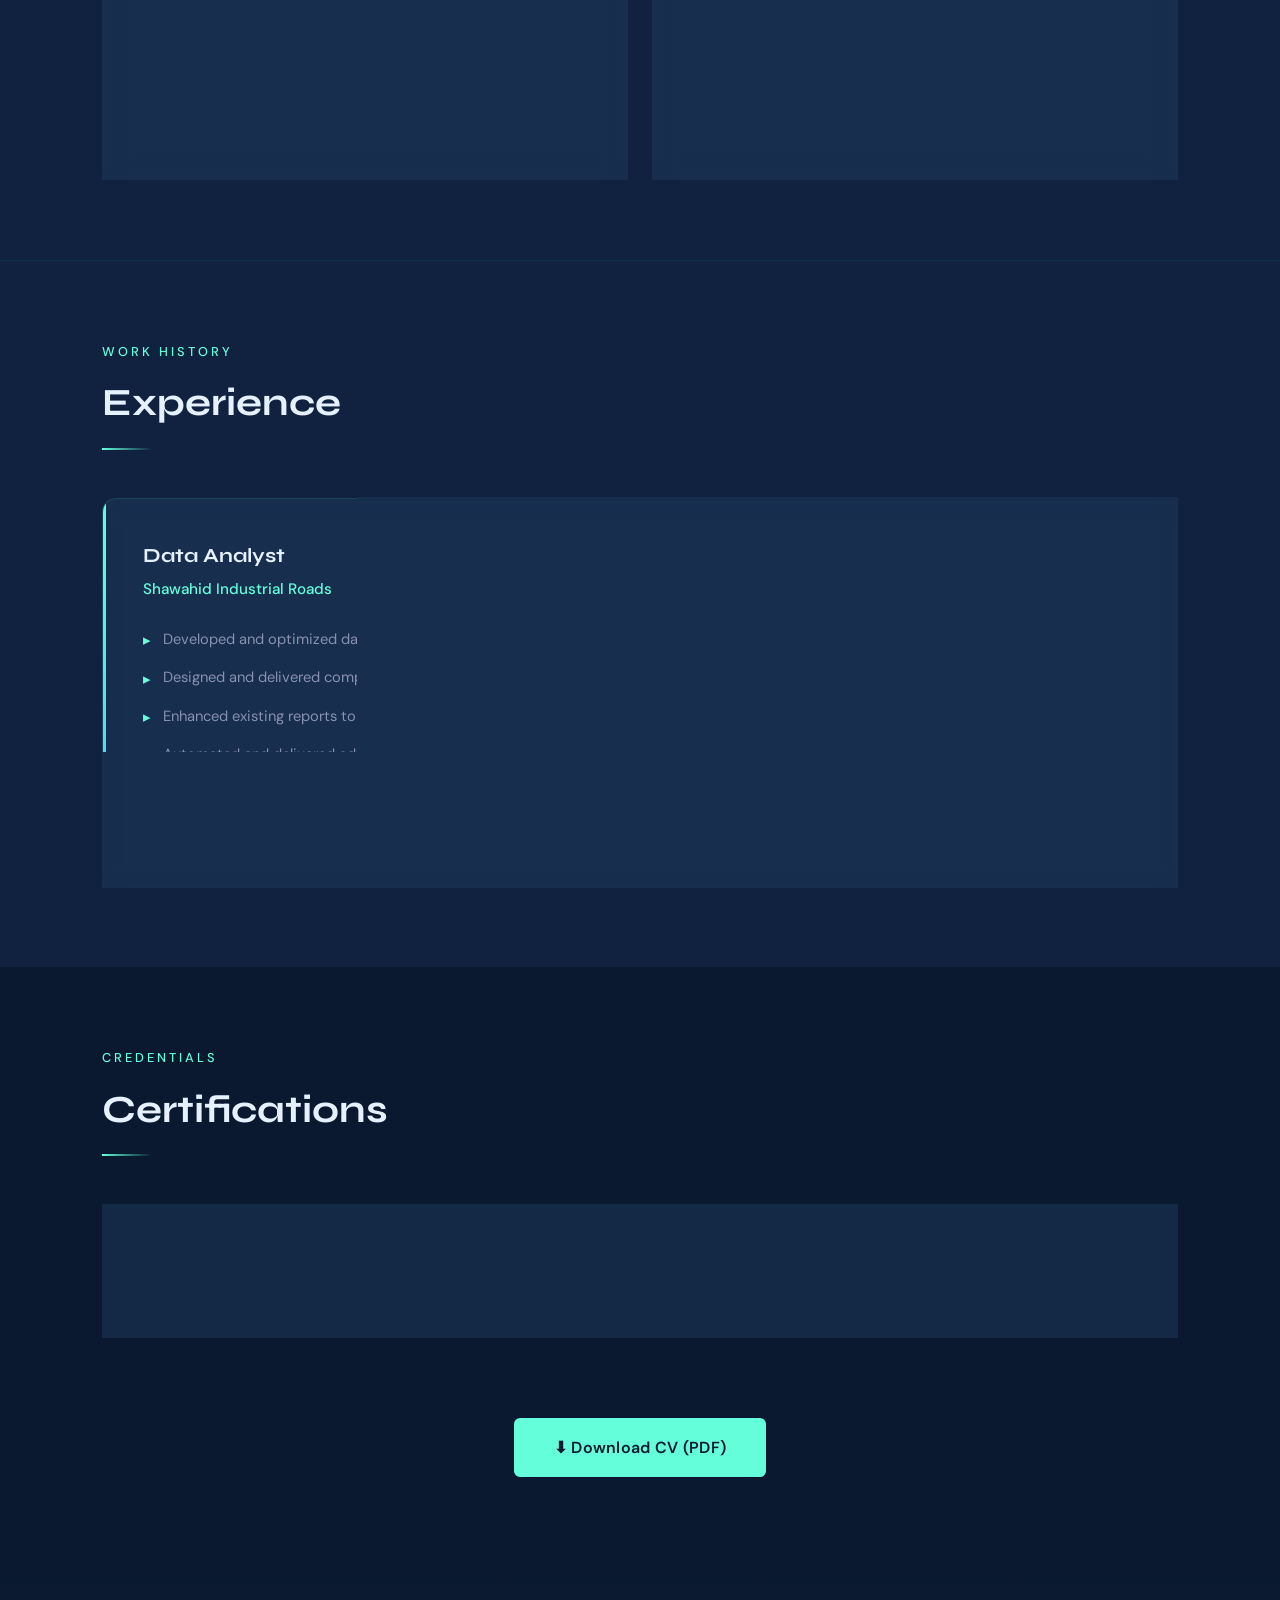
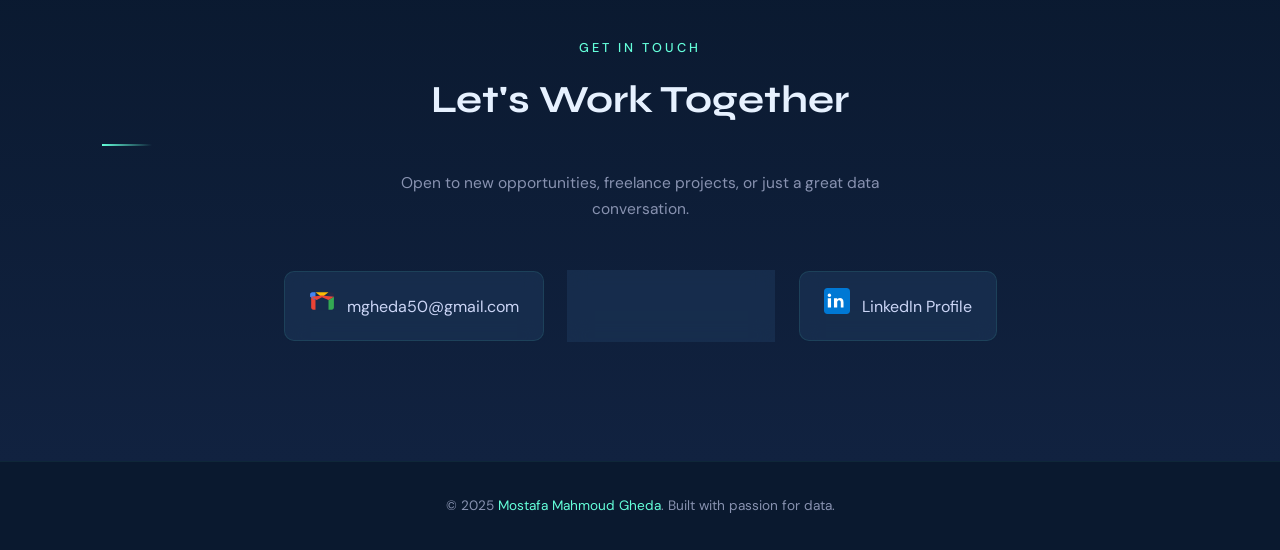
==== commit 756c1a2b: "Update index.html" ====
--- a/index.html
+++ b/index.html
@@ -12,7 +12,7 @@
 
 <!-- NAV -->
 <nav>
-  <div class="nav-logo">MG.</div>
+  <div class="nav-logo">Welcome To My Portfolio</div>
   <ul class="nav-links" id="navLinks">
     <li><a href="#about">About</a></li>
     <li><a href="#skills">Skills</a></li>
@@ -30,14 +30,14 @@
 <section id="hero">
   <div class="hero-inner">
     <div class="hero-image">
-      <img src="profile.jpg" alt="Mostafa Mahmoud Gheda"
+      <img src="profile.png" alt="Mostafa Mahmoud Gheda"
            onerror="this.style.background='linear-gradient(135deg,#1E3A5F,#112240)';this.style.width='230px';this.style.height='300px';this.removeAttribute('src')">
     </div>
     <div class="hero-text">
       <p class="hero-greeting">Hello, I'm</p>
-      <h1 class="hero-name">Mostafa<br>Mahmoud Gheda</h1>
+      <h1 class="hero-name">Mostafa Mahmoud</h1>
       <p class="hero-title">Business Intelligence Developer | Data Analyst</p>
-      <p class="hero-bio">Detail-oriented BI developer with 1+ year of experience in data analysis, Power BI, SQL, and ETL pipelines — turning raw data into actionable insight.</p>
+      <p class="hero-bio">Detail-oriented BI developer with 1+ year of experience in business intelligence and data analysis using Power BI, SQL, and Python — turning raw data into actionable insight.</p>
       <div class="hero-btns">
         <a href="#projects" class="btn btn-primary">View Work</a>
         <a href="#contact" class="btn btn-outline">Contact Me</a>
@@ -105,9 +105,6 @@
     <span class="skill-chip">Excel</span>
     <span class="skill-chip">Data Cleaning</span>
     <span class="skill-chip">Statistical Analysis</span>
-    <span class="skill-chip">DAX</span>
-    <span class="skill-chip">Star Schema</span>
-    <span class="skill-chip">SCD Type 1 &amp; 2</span>
   </div>
 </section>
 
@@ -154,12 +151,12 @@
 
     <!-- Coffee Shop Sales — with swappable images -->
     <div class="project-card project-card--wide">
-      <div class="project-img-slider" data-images='["Coffee_sales_1.jpg","Coffee_sales_2.jpg","Coffee_sales_3.jpg"]'>
+      <div class="project-img-slider" data-images='["Coffee sales 1.jpg","Coffee sales 2.jpg","Coffee sales 3.jpg"]'>
         <div class="slider-track" onclick="openLightboxFromSlider(this)">
-          <img class="slider-img active" src="Coffee_sales_1.jpg" alt="Coffee Shop Overview"
+          <img class="slider-img active" src="Coffee sales 1.jpg" alt="Coffee Shop Overview"
                onerror="this.closest('.project-img-slider').style.display='none'">
-          <img class="slider-img" src="Coffee_sales_2.jpg" alt="Coffee Shop Store View">
-          <img class="slider-img" src="Coffee_sales_3.jpg" alt="Coffee Shop Product View">
+          <img class="slider-img" src="Coffee sales 2.jpg" alt="Coffee Shop Store View">
+          <img class="slider-img" src="Coffee sales 3.jpg" alt="Coffee Shop Product View">
         </div>
         <button class="slider-btn slider-btn--prev" onclick="slideImg(this,-1)" aria-label="Previous">&#8249;</button>
         <button class="slider-btn slider-btn--next" onclick="slideImg(this,1)" aria-label="Next">&#8250;</button>
@@ -193,7 +190,7 @@
       <h3 class="project-name">Grocery Sales DWH</h3>
       <p class="project-desc">End-to-end ETL pipeline with star schema design, SCD Type 1 &amp; 2 handling, and incremental loading strategy processing 7 million records with high performance and reliability.</p>
       <div class="tech-badges" style="margin-bottom:1.25rem">
-        <span class="tech-badge">SSIS</span>
+        <span class="tech-badge">Python</span>
         <span class="tech-badge">SQL</span>
         <span class="tech-badge">SCD</span>
         <span class="tech-badge">Star Schema</span>
@@ -210,19 +207,7 @@
         <span class="tech-badge">Python</span>
         <span class="tech-badge">Pandas</span>
         <span class="tech-badge">Matplotlib</span>
-        <span class="tech-badge">Statistical Analysis</span>
-      </div>
-    </div>
-
-    <!-- Clients & Products -->
-    <div class="project-card">
-      <div class="project-icon">📊</div>
-      <h3 class="project-name">Clients &amp; Products Sales</h3>
-      <p class="project-desc">Customer segmentation analysis with interactive dashboard covering product performance KPIs, cohort analysis, and revenue attribution across client tiers and product lines.</p>
-      <div class="tech-badges" style="margin-bottom:1.25rem">
-        <span class="tech-badge">Power BI</span>
-        <span class="tech-badge">DAX</span>
-        <span class="tech-badge">Segmentation</span>
+        <span class="tech-badge">Seaborn</span>
       </div>
     </div>
 
@@ -242,9 +227,12 @@
       <div class="exp-period">May 2024 – Dec 2025</div>
     </div>
     <ul class="exp-tasks">
-      <li>Developed and optimized data models in Power BI to support business decision-making and reporting workflows</li>
-      <li>Designed and maintained interactive dashboards for client and product data, enabling real-time performance tracking</li>
-      <li>Engaged directly with clients to gather analytical requirements and translate business needs into data solutions</li>
+      <li>Developed and optimized data models to support efficient analysis and reporting using Power BI</li>
+      <li>Designed and delivered comprehensive reports and dashboards for client and product data, enabling data-driven decision-making</li>
+      <li>Enhanced existing reports to improve accuracy, performance, and visual presentation</li>
+      <li>Automated and delivered ad-hoc reports to meet specific and evolving business requirements</li>
+      <li>Engaged directly with clients to gather requirements and deliver tailored pricing solutions aligned with business needs</li>
+      <li>Collaborated with cross-functional teams to drive improvements in sales performance and enhance overall client satisfaction</li>
     </ul>
   </div>
 </section>
@@ -258,12 +246,6 @@
     <div class="cert-info">
       <div class="cert-name">Microsoft Certified: Power BI Data Analyst Associate</div>
       <div class="cert-issuer">Microsoft · Exam PL-300</div>
-      <div class="tech-badges">
-        <span class="tech-badge">Power BI</span>
-        <span class="tech-badge">DAX</span>
-        <span class="tech-badge">Data Visualization</span>
-        <span class="tech-badge">Microsoft</span>
-      </div>
     </div>
     <a href="https://learn.microsoft.com/en-us/users/mostafagheda-4404/credentials/8790074995eaa2e9"
        target="_blank" class="btn btn-outline">View Credential ↗</a>
@@ -286,7 +268,18 @@
   <p class="contact-subtitle">Open to new opportunities, freelance projects, or just a great data conversation.</p>
   <div class="contact-grid fade-in">
     <a href="mailto:mgheda50@gmail.com" class="contact-item">
-      <span class="contact-item-icon">✉️</span>
+      <span class="contact-item-icon">
+        <!-- Gmail icon -->
+        <svg xmlns="http://www.w3.org/2000/svg" viewBox="0 0 48 48" width="26" height="26">
+          <path fill="#EA4335" d="M6 40h6V22.1L4 16v20c0 2.2 1.8 4 4 4z"/>
+          <path fill="#34A853" d="M36 40h6c2.2 0 4-1.8 4-4V16l-10 6.1z"/>
+          <path fill="#FBBC05" d="M36 8H12L24 17.1 36 8z"/>
+          <path fill="#4285F4" d="M12 22.1V8H6c-2.2 0-4 1.8-4 4v4l10 6.1z"/>
+          <path fill="#C5221F" d="M44 8h-8v14.1L46 16v-4c0-2.2-1.8-4-4-4z" opacity=".1"/>
+          <path fill="#1A73E8" d="M4 16l10 6.1L24 17.1 36 22.1 46 16l-2-1.5L24 14 4 16z" opacity=".1"/>
+          <path fill="#EA4335" d="M4 16l10 6.1L24 17.1 36 22.1 46 16 24 14z"/>
+        </svg>
+      </span>
       <span>mgheda50@gmail.com</span>
     </a>
     <a href="tel:+201551714019" class="contact-item">
@@ -294,7 +287,13 @@
       <span>+20 155 171 4019</span>
     </a>
     <a href="https://www.linkedin.com/in/mostafa-mahmoud-7176bb226/" target="_blank" class="contact-item">
-      <span class="contact-item-icon">💼</span>
+      <span class="contact-item-icon">
+        <!-- LinkedIn icon -->
+        <svg xmlns="http://www.w3.org/2000/svg" viewBox="0 0 48 48" width="26" height="26">
+          <path fill="#0078D4" d="M42 0H6C2.7 0 0 2.7 0 6v36c0 3.3 2.7 6 6 6h36c3.3 0 6-2.7 6-6V6c0-3.3-2.7-6-6-6z"/>
+          <path fill="#fff" d="M13 36V19h-6v17h6zm-3-19.4c2 0 3.2-1.4 3.2-3.1C13 11.7 11.8 10 10 10S6.8 11.7 6.8 13.5c0 1.8 1.2 3.1 3.2 3.1zM36 36v-9.8c0-5.2-2.8-7.7-6.5-7.7-3 0-4.3 1.6-5.1 2.8V19h-6v17h6v-9.5c0-.5 0-1 .2-1.4.5-1.2 1.5-2.4 3.3-2.4 2.3 0 3.1 1.7 3.1 4.3V36h6z"/>
+        </svg>
+      </span>
       <span>LinkedIn Profile</span>
     </a>
   </div>
